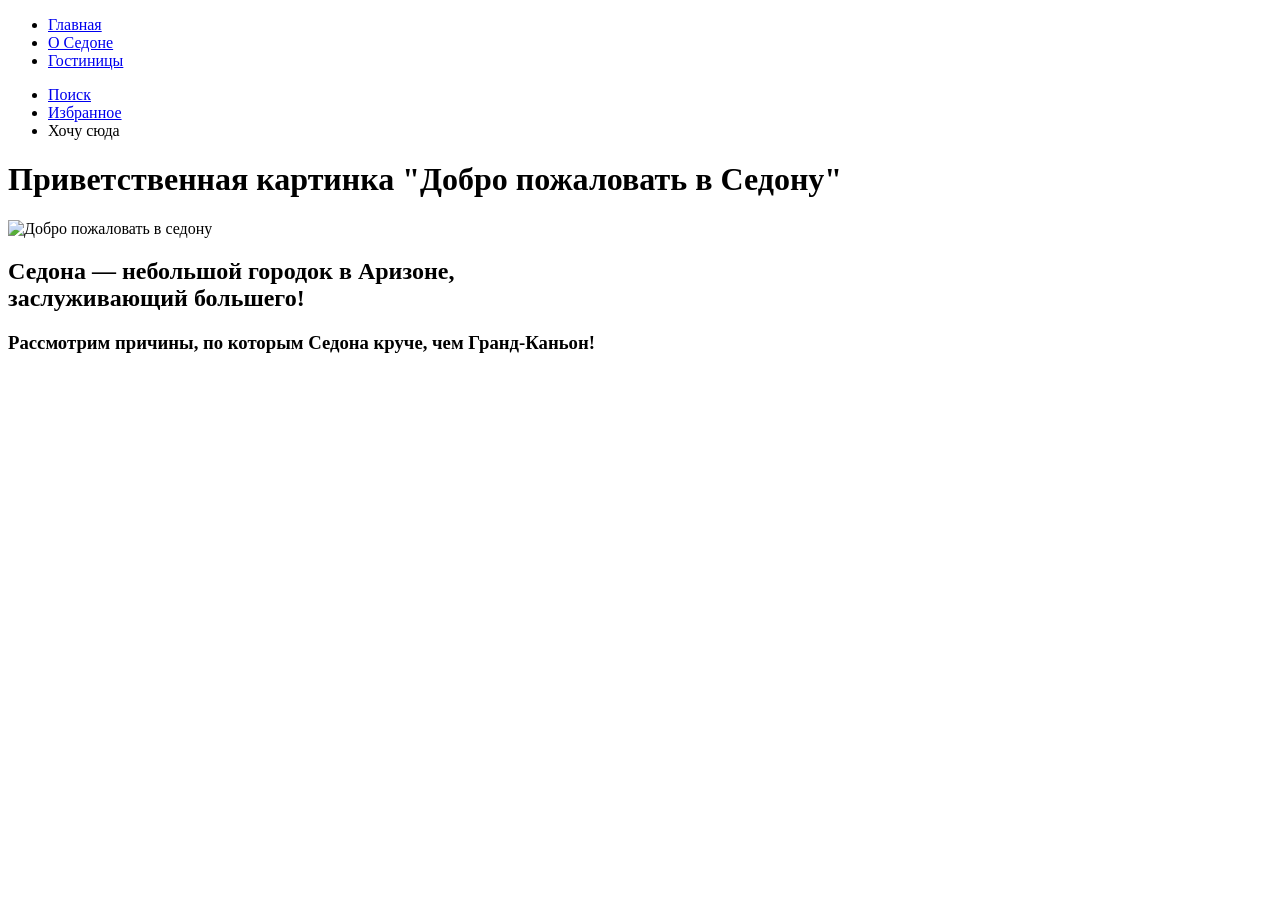
==== index.html @ 0997a307 "Add files via upload разметка первой страницы" ====
<!DOCTYPE html>
<html lang="ru">
  <head>
    <meta charset="utf-8" />
    <title>HTML Academy: Седона</title>
  </head>
  <body>
    <header class="page-header">
      <nav class="navigation">
        <ul class="navigation-list">
          <li class="navigatio-item">
            <a class="navigation-link" href="about.html">Главная</a>
          </li>
          <li class="navigatio-item">
            <a class="navigation-link" href="city.html">O Седоне</a>
          </li>
          <li class="navigatio-item">
            <a class="navigation-link" href="Catalog.html">Гостиницы</a>
          </li>
        </ul>
      </nav>

      <ul class="navigation-list navigation-user">
        <li class="navigatio-item">
          <a class="navigation-link" href="#">
            <span class="visually-hidden">Поиск</span>
          </a>
        </li>
        <li class="navigatio-item">
          <a class="navigation-link" href="#"
            ><span class="visually-hidden">Избранное</span>
          </a>
        </li>
        <li class="navigatio-item">
          <a class="navigation-link" href="#">
          </a>
            <span class="visually-hidden">Хочу сюда</span>
          </a>
        </li>
      </ul>
    </header>

    <main class="main-index">
      <h1 class="visually-hidden">Приветственная картинка "Добро пожаловать в Седону"</h1>
      <img class="logo" src="#" alt="Добро пожаловать в седону">
    </main>

    <section class="">
      <p>
        <h2>Седона — небольшой городок в Аризоне,<br>заслуживающий большего!</h2>
        <h3>Рассмотрим причины, по которым Седона круче, чем Гранд-Каньон!</h3>
      </p>
    </section>

    <footer></footer>
  </body>
</html>
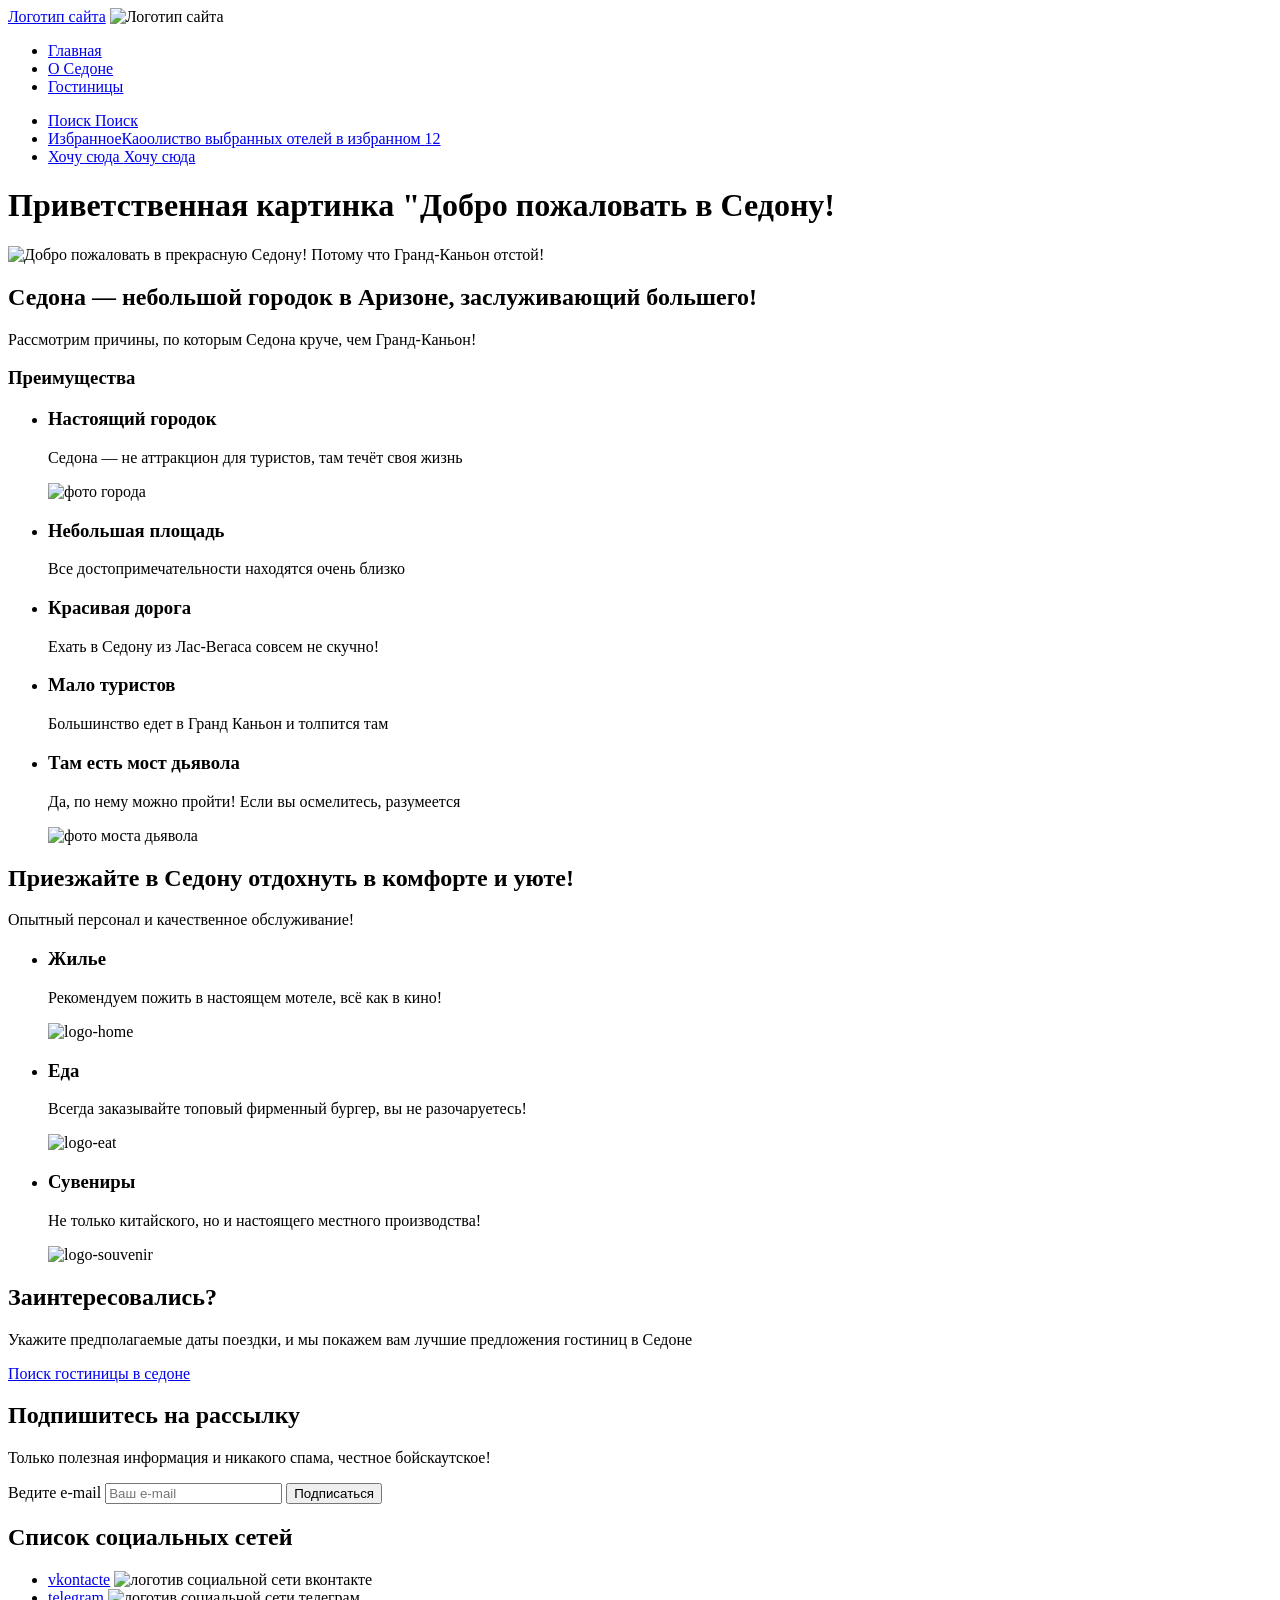
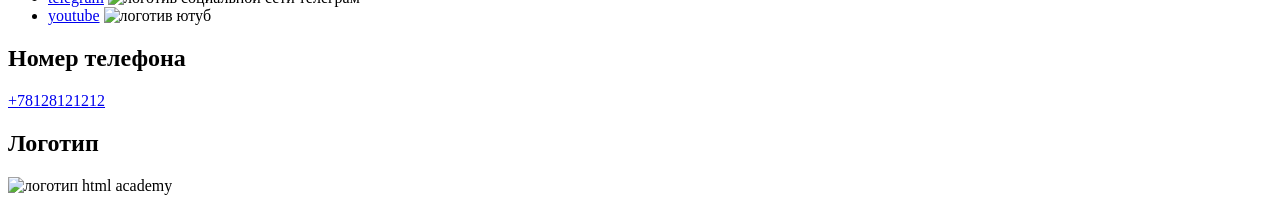
==== commit 516fa580: "Add files via upload Изменения в подвале гл стра" ====
--- a/index.html
+++ b/index.html
@@ -1,57 +1,203 @@
 <!DOCTYPE html>
 <html lang="ru">
   <head>
-    <meta charset="utf-8" />
+    <meta charset="utf-8">
     <title>HTML Academy: Седона</title>
   </head>
   <body>
     <header class="page-header">
+      <a href="index.html" class="logo" aria-current="page">Логотип сайта</a>
+      <img src="#" alt="Логотип сайта" class="logo-image">
       <nav class="navigation">
         <ul class="navigation-list">
+          <li class="navigation-item">
+            <a class="navigation-link" href="about.html">Главная</a>
+          </li>
+          <li class="navigation-item">
+            <a class="navigation-link" href="city.html">O Седоне</a>
+          </li>
+          <li class="navigation-item">
+            <a class="navigation-link" href="Catalog.html">Гостиницы</a>
+          </li>
+        </ul>
+      </nav>
+      <nav>
+        <ul class="navigation-list navigation-user">
+          <li class="navigation-item">
+            <a class="navigation-link-search" href="#">
+              Поиск
+              <span class="visually-hidden">Поиск</span>
+            </a>
+          </li>
           <li class="navigatio-item">
-            <a class="navigation-link" href="about.html">Главная</a>
-          </li>
-          <li class="navigatio-item">
-            <a class="navigation-link" href="city.html">O Седоне</a>
-          </li>
-          <li class="navigatio-item">
-            <a class="navigation-link" href="Catalog.html">Гостиницы</a>
+            <a class="navigation-link-favourites" href="#">
+              Избранное<span class="visually-hidden"
+                >Каоолиство выбранных отелей в избранном</span
+              >
+              <span class="likes-nambers">12</span>
+            </a>
+          </li>
+          <li class="navigation-item">
+            <a class="button-all" href="#"
+              >Хочу сюда
+              <span class="visually-hidden">Хочу сюда</span>
+            </a>
           </li>
         </ul>
       </nav>
-
-      <ul class="navigation-list navigation-user">
-        <li class="navigatio-item">
-          <a class="navigation-link" href="#">
-            <span class="visually-hidden">Поиск</span>
-          </a>
-        </li>
-        <li class="navigatio-item">
-          <a class="navigation-link" href="#"
-            ><span class="visually-hidden">Избранное</span>
-          </a>
-        </li>
-        <li class="navigatio-item">
-          <a class="navigation-link" href="#">
-          </a>
-            <span class="visually-hidden">Хочу сюда</span>
-          </a>
-        </li>
-      </ul>
     </header>
 
     <main class="main-index">
-      <h1 class="visually-hidden">Приветственная картинка "Добро пожаловать в Седону"</h1>
-      <img class="logo" src="#" alt="Добро пожаловать в седону">
+      <h1 class="visually-hidden">
+        Приветственная картинка "Добро пожаловать в Седону!
+      </h1>
+      <img
+        class="main-logo-text"
+        src="#"
+        lang="en"
+        alt="Добро пожаловать в прекрасную Седону! Потому что
+        Гранд-Каньон отстой!">
     </main>
 
-    <section class="">
-      <p>
-        <h2>Седона — небольшой городок в Аризоне,<br>заслуживающий большего!</h2>
-        <h3>Рассмотрим причины, по которым Седона круче, чем Гранд-Каньон!</h3>
-      </p>
-    </section>
-
-    <footer></footer>
+    <section class="advantages">
+      <div class="text">
+        <h2>Седона — небольшой городок в Аризоне, заслуживающий большего!</h2>
+        <p>Рассмотрим причины, по которым Седона круче, чем Гранд-Каньон!</p>
+      </div>
+
+      <div>
+        <h3 class="visually-hidden">Преимущества</h3>
+        <ul class="advantages-list">
+          <li class="advantages-item">
+            <h3>Настоящий городок</h3>
+            <p class="advantages-discription">
+              Седона — не аттракцион для туристов, там течёт своя жизнь
+            </p>
+            <img src="#" alt="фото города" class="advantages-item-img-city">
+          </li>
+          <li class="advantages-item">
+            <h3>Небольшая площадь</h3>
+            <p class="advantages-discription">
+              Все достопримечательности находятся очень близко
+            </p>
+          </li>
+          <li class="advantages-item">
+            <h3>Красивая дорога</h3>
+            <p class="advantages-discription">
+              Ехать в Седону из Лас-Вегаса совсем не скучно!
+            </p>
+          </li>
+          <li class="advantages-item">
+            <h3>Мало туристов</h3>
+            <p class="advantages-discription">
+              Большинство едет в Гранд Каньон и толпится там
+            </p>
+          </li>
+          <li class="advantages-item">
+            <h3>Там есть мост дьявола</h3>
+            <p class="advantages-discription">
+              Да, по нему можно пройти! Если вы осмелитесь, разумеется
+            </p>
+            <img
+              src="#"
+              alt="фото моста дьявола"
+              class="advantages-item-img-Bridge">
+          </li>
+        </ul>
+      </div>
+    </section>
+
+    <section>
+      <div class="text">
+        <h2>Приезжайте в Седону отдохнуть в комфорте и уюте!</h2>
+        <p>Опытный персонал и качественное обслуживание!</p>
+      </div>
+      <nav>
+        <ul>
+          <li class="advantages-item">
+            <h3>Жилье</h3>
+            <p>Рекомендуем пожить в настоящем мотеле, всё как в кино!</p>
+            <img src="#" alt="logo-home">
+          </li>
+          <li class="advantages-item">
+            <h3>Еда</h3>
+            <p>
+              Всегда заказывайте топовый фирменный бургер, вы не разочаруетесь!
+            </p>
+            <img src="#" alt="logo-eat">
+          </li>
+          <li class="advantages-item">
+            <h3>Сувениры</h3>
+            <p>Не только китайского, но и настоящего местного производства!</p>
+            <img src="#" alt="logo-souvenir">
+          </li>
+        </ul>
+      </nav>
+    </section>
+
+    <section class="search-hotel">
+      <div class="text">
+        <h2>Заинтересовались?</h2>
+        <p>
+          Укажите предполагаемые даты поездки, и мы покажем вам лучшие
+          предложения гостиниц в Седоне
+        </p>
+      </div>
+      <a href="#" class="navigation-link-button">Поиск гостиницы в седоне</a>
+    </section>
+
+    <section>
+      <div class="text-wite">
+        <h2>Подпишитесь на рассылку</h2>
+        <p>
+          Только полезная информация и никакого спама, честное бойскаутское!
+        </p>
+      </div>
+      <form
+        class="subcribe-form"
+        action="https://htmlacademy.ru/"
+        method="post"
+      >
+        <label class="visually-hidden" for="subcribe-form">Ведите e-mail</label>
+        <input
+          type="email"
+          name="user-email"
+          id="subcribe-form"
+          placeholder="Ваш e-mail">
+        <button class="button-all" type="submit">Подписаться</button>
+      </form>
+    </section>
+
+    <footer class="page-footer">
+      
+      <section class="footer-icons">
+        <h2 class="visually-hidden">Список социальных сетей</h2>
+        
+        <ul>
+          <li><a class="visually-hidden" href="https://vk.com/htmlacademy">vkontacte</a>
+          <img src="#" alt="логотив социальной сети вконтакте"></li>
+
+          <li><a class="visually-hidden" href="https://t.me/htmlacademy">telegram</a>
+          <img src="#" alt="логотив социальной сети телеграм"></li>
+
+          <li><a class="visually-hidden" href=https://www.youtube.com/user/htmlacademyru>youtube</a>
+          <img src="#" alt="логотив ютуб"></li>
+        </ul>
+      </section>
+      
+      
+      <section>
+        <h2 class="visually-hidden">Номер телефона</h2>
+        <a class="contact-phone" href="tel:+78128121212">+78128121212</a>
+      </section>
+      
+      <section>
+        <h2 class="visually-hidden">Логотип</h2>
+        <a class="visually-hidden" href="#">
+          
+        </a>
+        <img src="#" alt="логотип html academy">
+      </section>
+    </footer>
   </body>
 </html>
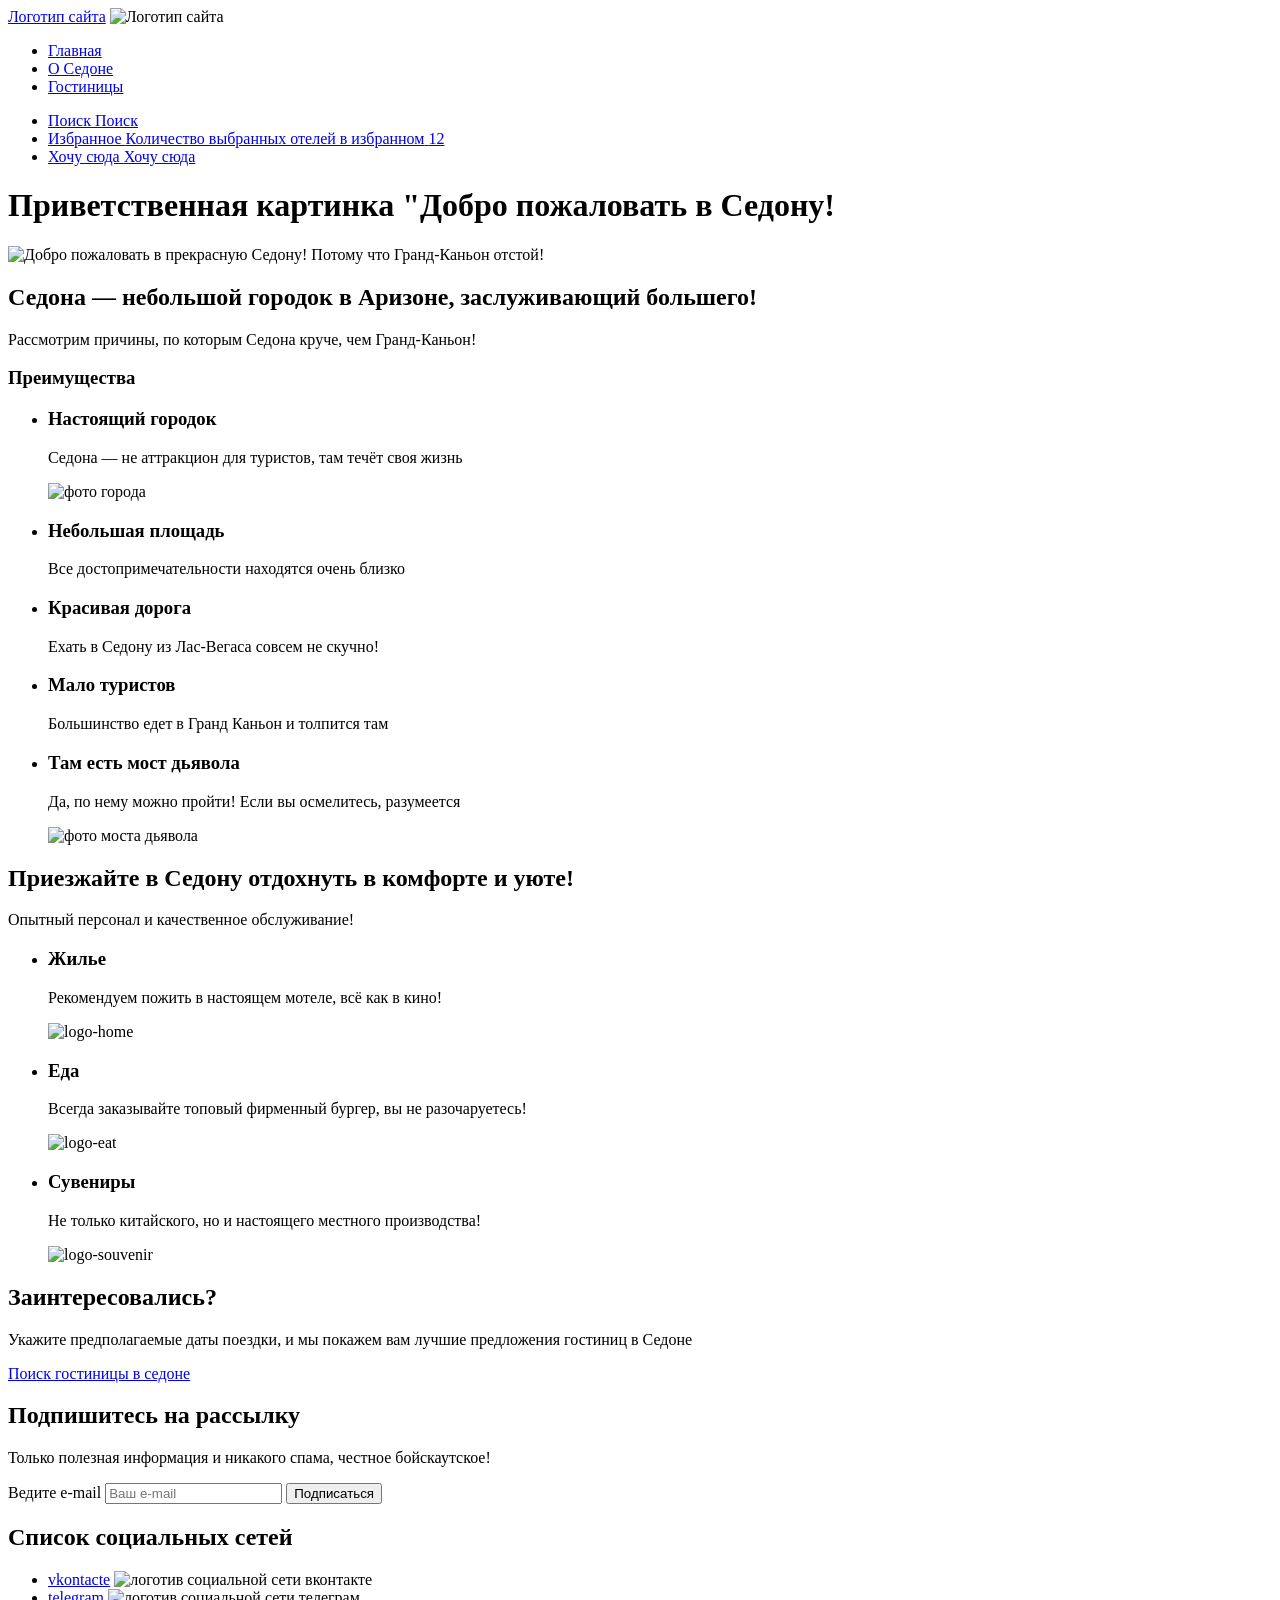
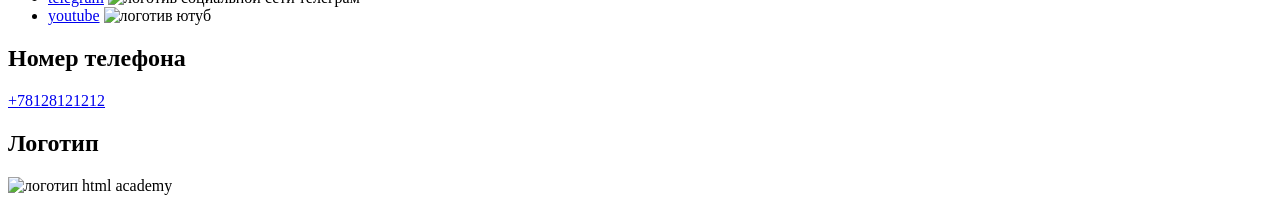
==== commit 8388ae24: "добавляет изменения в каталог страницы" ====
--- a/index.html
+++ b/index.html
@@ -1,13 +1,16 @@
 <!DOCTYPE html>
 <html lang="ru">
+
   <head>
     <meta charset="utf-8">
+    <link rel="stylesheet" href="styles/styles.css">
     <title>HTML Academy: Седона</title>
   </head>
+
   <body>
     <header class="page-header">
       <a href="index.html" class="logo" aria-current="page">Логотип сайта</a>
-      <img src="#" alt="Логотип сайта" class="logo-image">
+      <img src="images/logo.svg" width="138" height="64" alt="Логотип сайта" lang="en" class="logo-image">
       <nav class="navigation">
         <ul class="navigation-list">
           <li class="navigation-item">
@@ -20,10 +23,9 @@
             <a class="navigation-link" href="Catalog.html">Гостиницы</a>
           </li>
         </ul>
-      </nav>
-      <nav>
+
         <ul class="navigation-list navigation-user">
-          <li class="navigation-item">
+          <li class="navigation-item-user">
             <a class="navigation-link-search" href="#">
               Поиск
               <span class="visually-hidden">Поиск</span>
@@ -31,173 +33,171 @@
           </li>
           <li class="navigatio-item">
             <a class="navigation-link-favourites" href="#">
-              Избранное<span class="visually-hidden"
-                >Каоолиство выбранных отелей в избранном</span
-              >
+              Избранное
+              <span class="visually-hidden">Количество выбранных отелей в избранном</span>
               <span class="likes-nambers">12</span>
             </a>
           </li>
           <li class="navigation-item">
-            <a class="button-all" href="#"
-              >Хочу сюда
+            <a class="button-all" href="#">Хочу сюда
               <span class="visually-hidden">Хочу сюда</span>
             </a>
           </li>
         </ul>
       </nav>
+
     </header>
 
     <main class="main-index">
-      <h1 class="visually-hidden">
-        Приветственная картинка "Добро пожаловать в Седону!
-      </h1>
-      <img
-        class="main-logo-text"
-        src="#"
-        lang="en"
-        alt="Добро пожаловать в прекрасную Седону! Потому что
+      <div class="main-background">
+        <h1 class="visually-hidden">
+          Приветственная картинка "Добро пожаловать в Седону!
+        </h1>
+        <img class="main-logo-text" src="images/welcome.svg" width="458" height="352" lang="en" alt="Добро пожаловать в прекрасную Седону! Потому что
         Гранд-Каньон отстой!">
+      </div>
+
+      <section class="advantages">
+        <div class="text">
+          <h2 class="main-text">Седона — небольшой городок в Аризоне, заслуживающий большего!</h2>
+          <p class="main-text-paragraph">Рассмотрим причины, по которым Седона круче, чем Гранд-Каньон!</p>
+        </div>
+
+        <div>
+          <h3 class="visually-hidden">Преимущества</h3>
+          <ul class="advantages-list">
+            <li class="advantages-item">
+              <h3>Настоящий городок</h3>
+              <p class="advantages-discription">
+                Седона — не аттракцион для туристов, там течёт своя жизнь
+              </p>
+              <img src="images/real town.jpg" width="800" height="385" alt="фото города"
+                class="advantages-item-img-city">
+            </li>
+            <li class="advantages-item">
+              <h3>Небольшая площадь</h3>
+              <p class="advantages-discription">
+                Все достопримечательности находятся очень близко
+              </p>
+            </li>
+            <li class="advantages-item">
+              <h3>Красивая дорога</h3>
+              <p class="advantages-discription">
+                Ехать в Седону из Лас-Вегаса совсем не скучно!
+              </p>
+            </li>
+            <li class="advantages-item">
+              <h3>Мало туристов</h3>
+              <p class="advantages-discription">
+                Большинство едет в Гранд Каньон и толпится там
+              </p>
+            </li>
+            <li class="advantages-item">
+              <h3>Там есть мост дьявола</h3>
+              <p class="advantages-discription">
+                Да, по нему можно пройти! Если вы осмелитесь, разумеется
+              </p>
+              <img src="images/bridge.jpg" width="800" height="385" alt="фото моста дьявола"
+                class="advantages-item-img-Bridge">
+            </li>
+          </ul>
+        </div>
+      </section>
+
+      <section>
+        <div class="text invitation">
+          <h2 class="main-text">Приезжайте в Седону отдохнуть в комфорте и уюте!</h2>
+          <p class="main-text-paragraph">Опытный персонал и качественное обслуживание!</p>
+        </div>
+        <nav>
+          <ul>
+            <li class="advantages-item">
+              <h3>Жилье</h3>
+              <p>Рекомендуем пожить в настоящем мотеле, всё как в кино!</p>
+              <img src="#" width="75" height="72" alt="logo-home">
+            </li>
+            <li class="advantages-item">
+              <h3>Еда</h3>
+              <p>
+                Всегда заказывайте топовый фирменный бургер, вы не разочаруетесь!
+              </p>
+              <img src="#" width="75" height="72" alt="logo-eat">
+            </li>
+            <li class="advantages-item">
+              <h3>Сувениры</h3>
+              <p>Не только китайского, но и настоящего местного производства!</p>
+              <img src="#" width="75" height="72" alt="logo-souvenir">
+            </li>
+          </ul>
+        </nav>
+      </section>
+
+      <section class="search-hotel">
+        <div class="text">
+          <h2>Заинтересовались?</h2>
+          <p>
+            Укажите предполагаемые даты поездки, и мы покажем вам лучшие
+            предложения гостиниц в Седоне
+          </p>
+        </div>
+        <a href="#" class="navigation-link-button">Поиск гостиницы в седоне</a>
+      </section>
+
+      <section>
+        <div class="text-wite">
+          <h2>Подпишитесь на рассылку</h2>
+          <p>
+            Только полезная информация и никакого спама, честное бойскаутское!
+          </p>
+        </div>
+        <form class="subcribe-form" action="https://htmlacademy.ru/" method="post">
+          <label class="visually-hidden" for="subcribe-form">Ведите e-mail</label>
+          <input type="email" name="user-email" id="subcribe-form" placeholder="Ваш e-mail">
+          <button class="button-all" type="submit">Подписаться</button>
+        </form>
+      </section>
     </main>
 
-    <section class="advantages">
-      <div class="text">
-        <h2>Седона — небольшой городок в Аризоне, заслуживающий большего!</h2>
-        <p>Рассмотрим причины, по которым Седона круче, чем Гранд-Каньон!</p>
-      </div>
-
-      <div>
-        <h3 class="visually-hidden">Преимущества</h3>
-        <ul class="advantages-list">
-          <li class="advantages-item">
-            <h3>Настоящий городок</h3>
-            <p class="advantages-discription">
-              Седона — не аттракцион для туристов, там течёт своя жизнь
-            </p>
-            <img src="#" alt="фото города" class="advantages-item-img-city">
-          </li>
-          <li class="advantages-item">
-            <h3>Небольшая площадь</h3>
-            <p class="advantages-discription">
-              Все достопримечательности находятся очень близко
-            </p>
-          </li>
-          <li class="advantages-item">
-            <h3>Красивая дорога</h3>
-            <p class="advantages-discription">
-              Ехать в Седону из Лас-Вегаса совсем не скучно!
-            </p>
-          </li>
-          <li class="advantages-item">
-            <h3>Мало туристов</h3>
-            <p class="advantages-discription">
-              Большинство едет в Гранд Каньон и толпится там
-            </p>
-          </li>
-          <li class="advantages-item">
-            <h3>Там есть мост дьявола</h3>
-            <p class="advantages-discription">
-              Да, по нему можно пройти! Если вы осмелитесь, разумеется
-            </p>
-            <img
-              src="#"
-              alt="фото моста дьявола"
-              class="advantages-item-img-Bridge">
+
+
+    <footer class="page-footer">
+
+      <section class="social-icons">
+        <h2 class="visually-hidden">Список социальных сетей</h2>
+
+        <ul>
+          <li>
+            <a class="visually-hidden" href="https://vk.com/htmlacademy">vkontacte</a>
+            <img src="#" width="24" height="14" alt="логотив социальной сети вконтакте">
+          </li>
+
+          <li>
+            <a class="visually-hidden" href="https://t.me/htmlacademy">telegram</a>
+            <img src="#" width="18" height="15.1" alt="логотив социальной сети телеграм">
+          </li>
+
+          <li>
+            <a class="visually-hidden" href=https://www.youtube.com/user/htmlacademy>youtube</a>
+            <img src="#" width="22" height="17" alt="логотив ютуб">
+
           </li>
         </ul>
-      </div>
-    </section>
-
-    <section>
-      <div class="text">
-        <h2>Приезжайте в Седону отдохнуть в комфорте и уюте!</h2>
-        <p>Опытный персонал и качественное обслуживание!</p>
-      </div>
-      <nav>
-        <ul>
-          <li class="advantages-item">
-            <h3>Жилье</h3>
-            <p>Рекомендуем пожить в настоящем мотеле, всё как в кино!</p>
-            <img src="#" alt="logo-home">
-          </li>
-          <li class="advantages-item">
-            <h3>Еда</h3>
-            <p>
-              Всегда заказывайте топовый фирменный бургер, вы не разочаруетесь!
-            </p>
-            <img src="#" alt="logo-eat">
-          </li>
-          <li class="advantages-item">
-            <h3>Сувениры</h3>
-            <p>Не только китайского, но и настоящего местного производства!</p>
-            <img src="#" alt="logo-souvenir">
-          </li>
-        </ul>
-      </nav>
-    </section>
-
-    <section class="search-hotel">
-      <div class="text">
-        <h2>Заинтересовались?</h2>
-        <p>
-          Укажите предполагаемые даты поездки, и мы покажем вам лучшие
-          предложения гостиниц в Седоне
-        </p>
-      </div>
-      <a href="#" class="navigation-link-button">Поиск гостиницы в седоне</a>
-    </section>
-
-    <section>
-      <div class="text-wite">
-        <h2>Подпишитесь на рассылку</h2>
-        <p>
-          Только полезная информация и никакого спама, честное бойскаутское!
-        </p>
-      </div>
-      <form
-        class="subcribe-form"
-        action="https://htmlacademy.ru/"
-        method="post"
-      >
-        <label class="visually-hidden" for="subcribe-form">Ведите e-mail</label>
-        <input
-          type="email"
-          name="user-email"
-          id="subcribe-form"
-          placeholder="Ваш e-mail">
-        <button class="button-all" type="submit">Подписаться</button>
-      </form>
-    </section>
-
-    <footer class="page-footer">
-      
-      <section class="footer-icons">
-        <h2 class="visually-hidden">Список социальных сетей</h2>
-        
-        <ul>
-          <li><a class="visually-hidden" href="https://vk.com/htmlacademy">vkontacte</a>
-          <img src="#" alt="логотив социальной сети вконтакте"></li>
-
-          <li><a class="visually-hidden" href="https://t.me/htmlacademy">telegram</a>
-          <img src="#" alt="логотив социальной сети телеграм"></li>
-
-          <li><a class="visually-hidden" href=https://www.youtube.com/user/htmlacademyru>youtube</a>
-          <img src="#" alt="логотив ютуб"></li>
-        </ul>
-      </section>
-      
-      
-      <section>
+      </section>
+
+
+      <section class="contact">
         <h2 class="visually-hidden">Номер телефона</h2>
         <a class="contact-phone" href="tel:+78128121212">+78128121212</a>
       </section>
-      
-      <section>
+
+      <section class="footer-logo">
         <h2 class="visually-hidden">Логотип</h2>
         <a class="visually-hidden" href="#">
-          
+
         </a>
-        <img src="#" alt="логотип html academy">
+        <img src="#" width="155" height="33" alt="логотип html academy">
       </section>
     </footer>
   </body>
+
 </html>
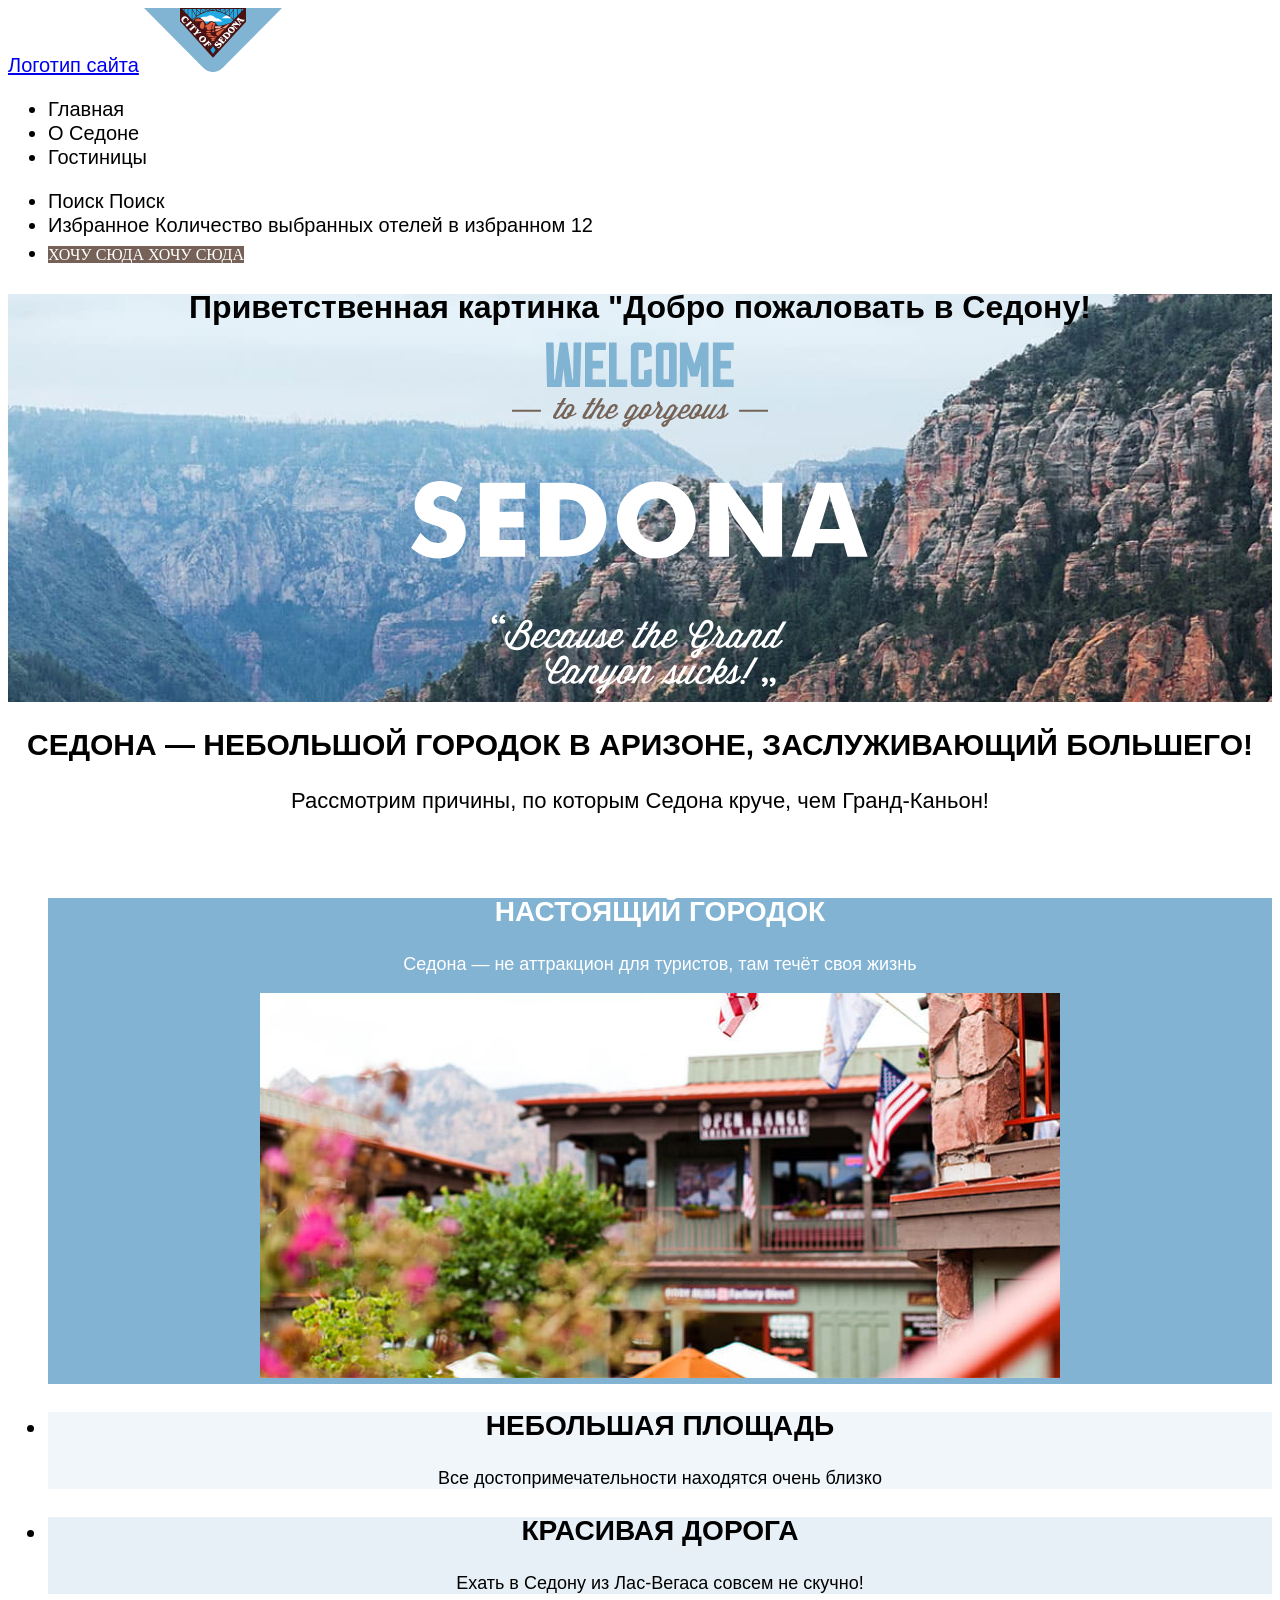
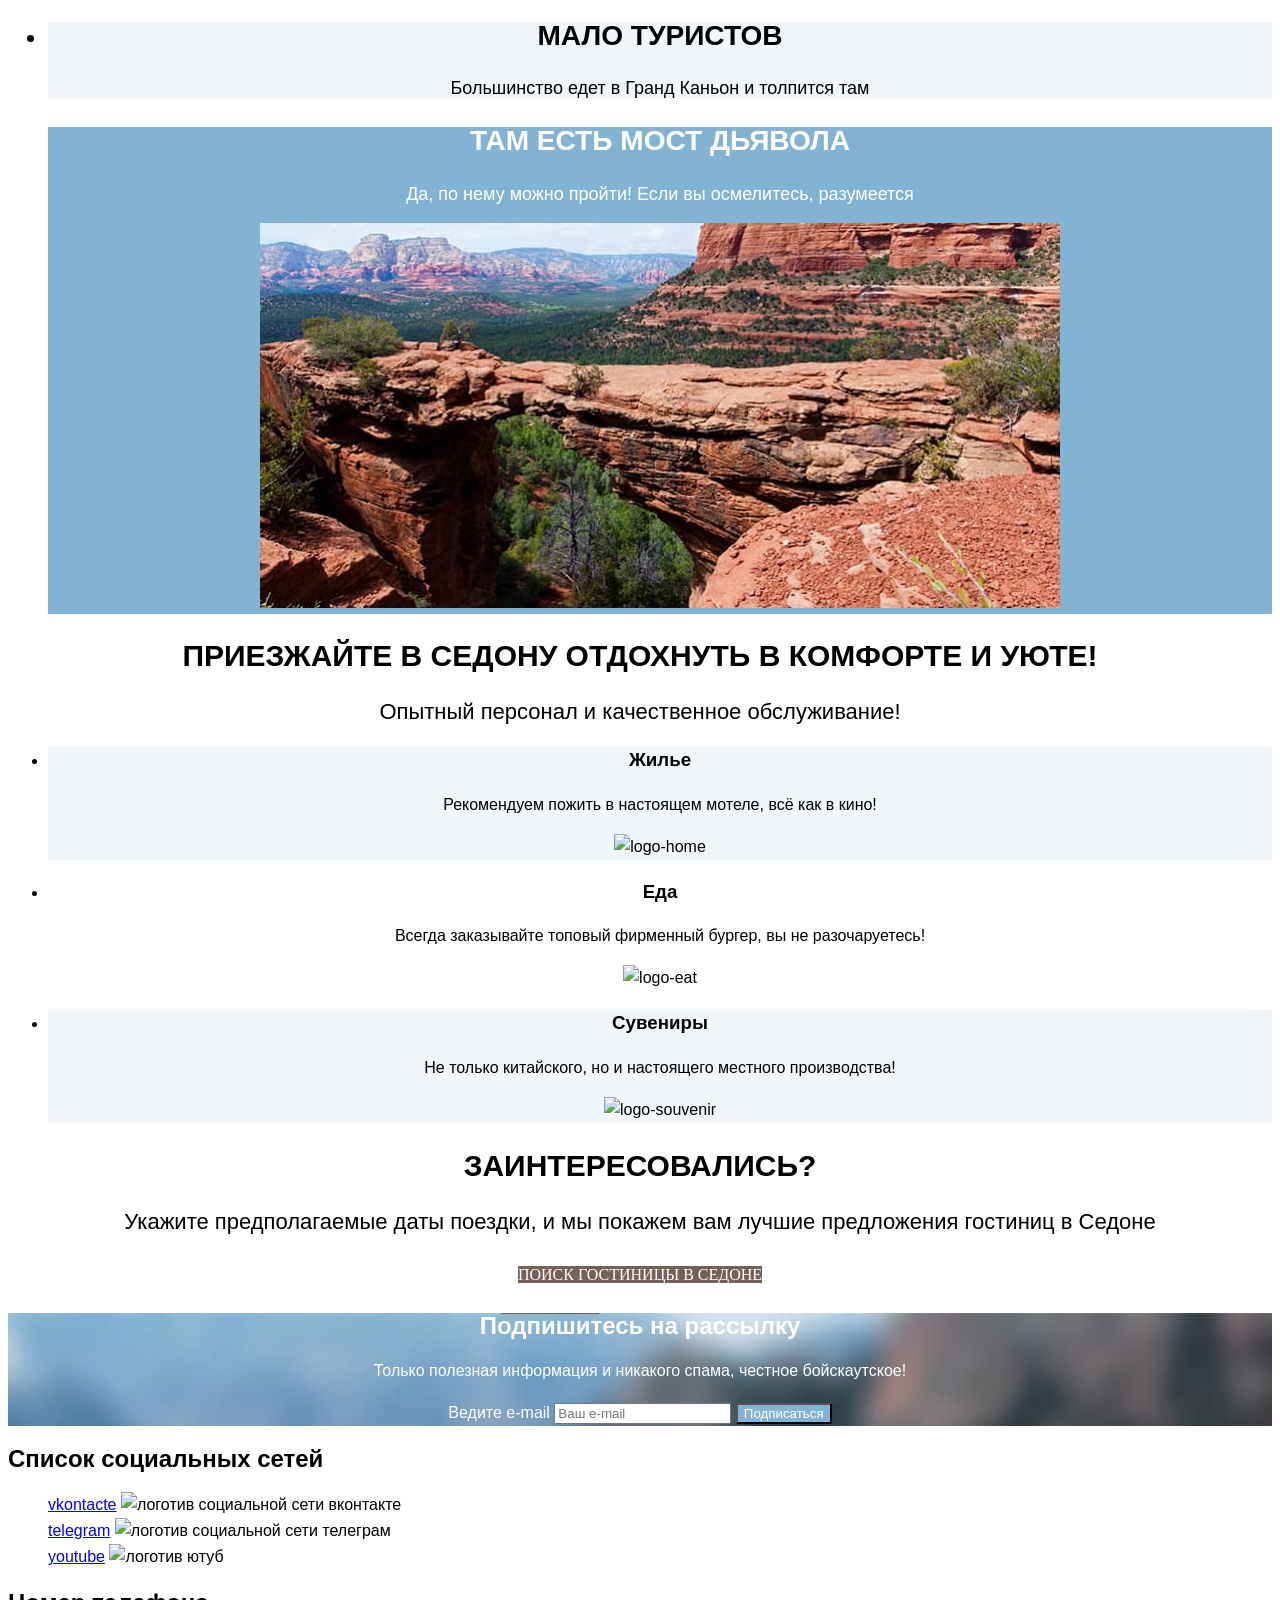
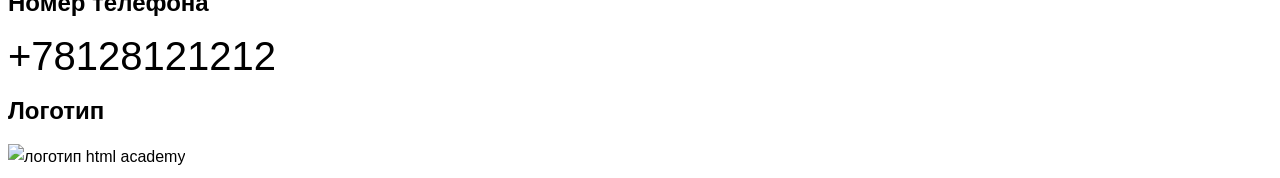
==== commit 45c3fd1d: "Add files via upload Делает базовую стилизацию" ====
--- a/index.html
+++ b/index.html
@@ -25,17 +25,16 @@
         </ul>
 
         <ul class="navigation-list navigation-user">
-          <li class="navigation-item-user">
-            <a class="navigation-link-search" href="#">
+          <li class="navigation-item-search">
+            <a class="navigation-link" href="#">
               Поиск
               <span class="visually-hidden">Поиск</span>
             </a>
           </li>
-          <li class="navigatio-item">
-            <a class="navigation-link-favourites" href="#">
+          <li class="navigatio-item-favourites">
+            <a class="navigation-link" href="#">
               Избранное
-              <span class="visually-hidden">Количество выбранных отелей в избранном</span>
-              <span class="likes-nambers">12</span>
+              <span class="visually-hidden">Количество выбранных отелей в избранном 12</span>
             </a>
           </li>
           <li class="navigation-item">
@@ -62,8 +61,8 @@
           <h2 class="main-text">Седона — небольшой городок в Аризоне, заслуживающий большего!</h2>
           <p class="main-text-paragraph">Рассмотрим причины, по которым Седона круче, чем Гранд-Каньон!</p>
         </div>
-
-        <div>
+        <section>
+
           <h3 class="visually-hidden">Преимущества</h3>
           <ul class="advantages-list">
             <li class="advantages-item">
@@ -71,22 +70,22 @@
               <p class="advantages-discription">
                 Седона — не аттракцион для туристов, там течёт своя жизнь
               </p>
-              <img src="images/real town.jpg" width="800" height="385" alt="фото города"
+              <img src="images/real-town.jpg" width="800" height="385" alt="фото города"
                 class="advantages-item-img-city">
             </li>
-            <li class="advantages-item">
+            <li class="advantages-item-center">
               <h3>Небольшая площадь</h3>
               <p class="advantages-discription">
                 Все достопримечательности находятся очень близко
               </p>
             </li>
-            <li class="advantages-item">
+            <li class="advantages-item-center-road">
               <h3>Красивая дорога</h3>
               <p class="advantages-discription">
                 Ехать в Седону из Лас-Вегаса совсем не скучно!
               </p>
             </li>
-            <li class="advantages-item">
+            <li class="advantages-item-center">
               <h3>Мало туристов</h3>
               <p class="advantages-discription">
                 Большинство едет в Гранд Каньон и толпится там
@@ -101,7 +100,8 @@
                 class="advantages-item-img-Bridge">
             </li>
           </ul>
-        </div>
+
+        </section>
       </section>
 
       <section>
@@ -111,19 +111,19 @@
         </div>
         <nav>
           <ul>
-            <li class="advantages-item">
+            <li class="advantages-item-common">
               <h3>Жилье</h3>
               <p>Рекомендуем пожить в настоящем мотеле, всё как в кино!</p>
               <img src="#" width="75" height="72" alt="logo-home">
             </li>
-            <li class="advantages-item">
+            <li class="advantages-item-eat">
               <h3>Еда</h3>
               <p>
                 Всегда заказывайте топовый фирменный бургер, вы не разочаруетесь!
               </p>
               <img src="#" width="75" height="72" alt="logo-eat">
             </li>
-            <li class="advantages-item">
+            <li class="advantages-item-common">
               <h3>Сувениры</h3>
               <p>Не только китайского, но и настоящего местного производства!</p>
               <img src="#" width="75" height="72" alt="logo-souvenir">
@@ -134,26 +134,26 @@
 
       <section class="search-hotel">
         <div class="text">
-          <h2>Заинтересовались?</h2>
-          <p>
+          <h2 class="main-text">Заинтересовались?</h2>
+          <p class="main-text-paragraph">
             Укажите предполагаемые даты поездки, и мы покажем вам лучшие
             предложения гостиниц в Седоне
           </p>
         </div>
-        <a href="#" class="navigation-link-button">Поиск гостиницы в седоне</a>
-      </section>
-
-      <section>
+        <a href="#" class="button-all">Поиск гостиницы в седоне</a>
+      </section>
+
+      <section class="form-subscribe">
         <div class="text-wite">
-          <h2>Подпишитесь на рассылку</h2>
-          <p>
+          <h2 class="main-text-subscribe">Подпишитесь на рассылку</h2>
+          <p class="main-text-paragraph-subscribe">
             Только полезная информация и никакого спама, честное бойскаутское!
           </p>
         </div>
         <form class="subcribe-form" action="https://htmlacademy.ru/" method="post">
           <label class="visually-hidden" for="subcribe-form">Ведите e-mail</label>
           <input type="email" name="user-email" id="subcribe-form" placeholder="Ваш e-mail">
-          <button class="button-all" type="submit">Подписаться</button>
+          <button class="button-all-subscribe" type="submit">Подписаться</button>
         </form>
       </section>
     </main>
@@ -165,7 +165,7 @@
       <section class="social-icons">
         <h2 class="visually-hidden">Список социальных сетей</h2>
 
-        <ul>
+        <ul class="footer-icons-messendg">
           <li>
             <a class="visually-hidden" href="https://vk.com/htmlacademy">vkontacte</a>
             <img src="#" width="24" height="14" alt="логотив социальной сети вконтакте">
@@ -173,7 +173,7 @@
 
           <li>
             <a class="visually-hidden" href="https://t.me/htmlacademy">telegram</a>
-            <img src="#" width="18" height="15.1" alt="логотив социальной сети телеграм">
+            <img src="#" width="18" height="15" alt="логотив социальной сети телеграм">
           </li>
 
           <li>
--- a/styles/styles.css
+++ b/styles/styles.css
@@ -0,0 +1,255 @@
+@font-face {
+font-family: ptsans-400;
+font-style: normal;
+font-weing: 400;
+src: url("../fonts/ptsans-400.woff2") format("woff2");
+font-display: swap;
+ }
+
+
+
+ @font-face {
+  font-family: "ptsans-700";
+  font-style: bold;
+  font-weight: 700;
+  src: url("../fonts/ptsans-700.woff2") format("woff2");
+  font-display: swap;
+}
+
+body {
+  font-family: "ptsans-400", sans-serif;
+  size: 22px;
+  line-height: 26px;
+  color: black;
+  background-color: white;
+
+}
+
+.page-header {
+  font-family: "ptsans-700", sans-serif;
+  font-size: 20px;
+  line-height: 24px;
+  color: black;
+  background-color: white;
+
+}
+
+
+.navigation-link {
+  font-family: "ptsans-700", sans-serif;
+  line-height: 24px;
+  font-size: 20;
+  color: black;
+  text-align: center;
+  background-color: white;
+  text-decoration: none;
+  text-transform: none;
+}
+
+
+
+
+
+.main-background {
+  background-image: url("../images/background.jpg");
+  color: black;
+  background-color: rgba(178, 202, 213, 0.856);
+  background-size: 100% auto;
+  background-repeat: no-repeat;
+
+
+}
+
+.main-index {
+  text-align: center;
+}
+
+.main-text {
+  font-family: "ptsans-700", sans-serif;
+  font-size: 30px;
+  line-height: 36px;
+  color: black;
+  background-color: white;
+  text-transform: uppercase
+}
+
+.main-text-paragraph {
+  font-family: "ptsans-400", sans-serif;
+  font-size: 22px;
+  line-height: 26px;
+  color: black;
+  background-color: white;
+  text-transform: none;
+}
+
+.button-all {
+  background-color: #756157;
+  color: white;
+  text-decoration: none;
+  font-family: "ptsans-700";
+  font-size: 16px;
+  line-height: 36px;
+  text-align: center;
+  text-transform: uppercase;
+  align-content: center;
+}
+
+.advantages {
+  color: white;
+  font-size: 24px;
+  line-height: 28px;
+  text-transform: uppercase;
+}
+
+.advantages-item {
+ background: rgba(130, 179, 211, 1);
+
+}
+
+.advantages-discription {
+  font-size: 18px;
+  line-height: 21px;
+  text-transform: none;
+}
+
+.advantages-item-center-road {
+background: rgba(131, 179, 211, 0.2);
+color: black;
+}
+
+.advantages-item-center {
+  background: rgba(131, 179, 211, 0.12);
+  color: black;
+}
+
+.form-subscribe {
+  background-image: url("../images/Фильтр.jpg");
+  background-color:rgba(131, 179, 211, 0.2);
+  background-repeat: no-repeat;
+  background-size: 100% auto;
+  color: white;
+
+}
+
+.button-all-subscribe{
+  background: rgba(130, 179, 211, 1);
+  color: white;
+}
+
+.advantages-item-common {
+  background: rgba(131, 179, 211, 0.12);
+  font-family: "ptsans-400", sans-serif;
+}
+
+
+
+
+
+
+
+
+
+.main-inner-background {
+  background-image: url("../images/Subscribe.jpg");
+  background-repeat: no-repeat;
+  background-size: 100% auto;
+  color: white;
+
+}
+
+.title-catalog {
+font-size: 60px;
+line-height: 78px;
+}
+
+
+
+.product-card {
+  color: black;
+  font-size: 24px;
+  line-height: 28px;
+  font-family: "ptsans-700", sans-serif;
+  list-style: none;
+}
+
+.product-card-link {
+text-decoration: none;
+}
+
+.button-form-like {
+  font-size: 16px;
+  line-height: 20px;
+  background: rgba(130, 179, 211, 1);
+  font-family: "ptsans-700", sans-serif;
+  text-transform: uppercase;
+  border-bottom:#82B3D3;
+  border-left-color: #82B3D3;
+  border-right-color: #82B3D3;
+  border-top-color:#82B3D3;
+}
+
+.title-price,  .product-price {
+  font-family: "ptsans-400", sans-serif;
+  font-size: 18px;
+  line-height: 21px;
+}
+
+.title-product-card {
+  size: 24px;
+  line-height: 28px;
+  color: black;
+  text-align: left;
+  text-decoration: none;
+}
+
+
+.subscribe, .info {
+  color: black;
+}
+
+.button-catalog {
+  background-color: #82B3D3;
+  border-bottom:#82B3D3;
+  border-left-color: #82B3D3;
+  border-right-color: #82B3D3;
+  border-top-color:#82B3D3;
+}
+.reiting-product {
+ font-size: 16px;
+  line-height: 20px;
+  font-family: "ptsans-400", sans-serif;
+  background: rgba(242, 242, 242, 1);
+}
+
+.footer-icons-messendg {
+  list-style: none;
+}
+
+
+.catalog-products{
+  font-family: "ptsans-400", sans-serif;
+  font-size: 18px;
+  line-height: 23px;
+}
+
+.catalog-filter-title {
+  font-family: "ptsans-700", sans-serif;
+  font-size: 24px;
+  line-height: 24px;
+  }
+
+  .form {
+  background-color: #82B3D3;
+  border-bottom:#82B3D3;
+  border-left-color: #82B3D3;
+  border-right-color: #82B3D3;
+  border-top-color:#82B3D3;
+  }
+
+
+  .contact-phone {
+    font-size: 40px;
+    line-height: 40px;
+    color: black;
+    text-decoration: none;
+  }
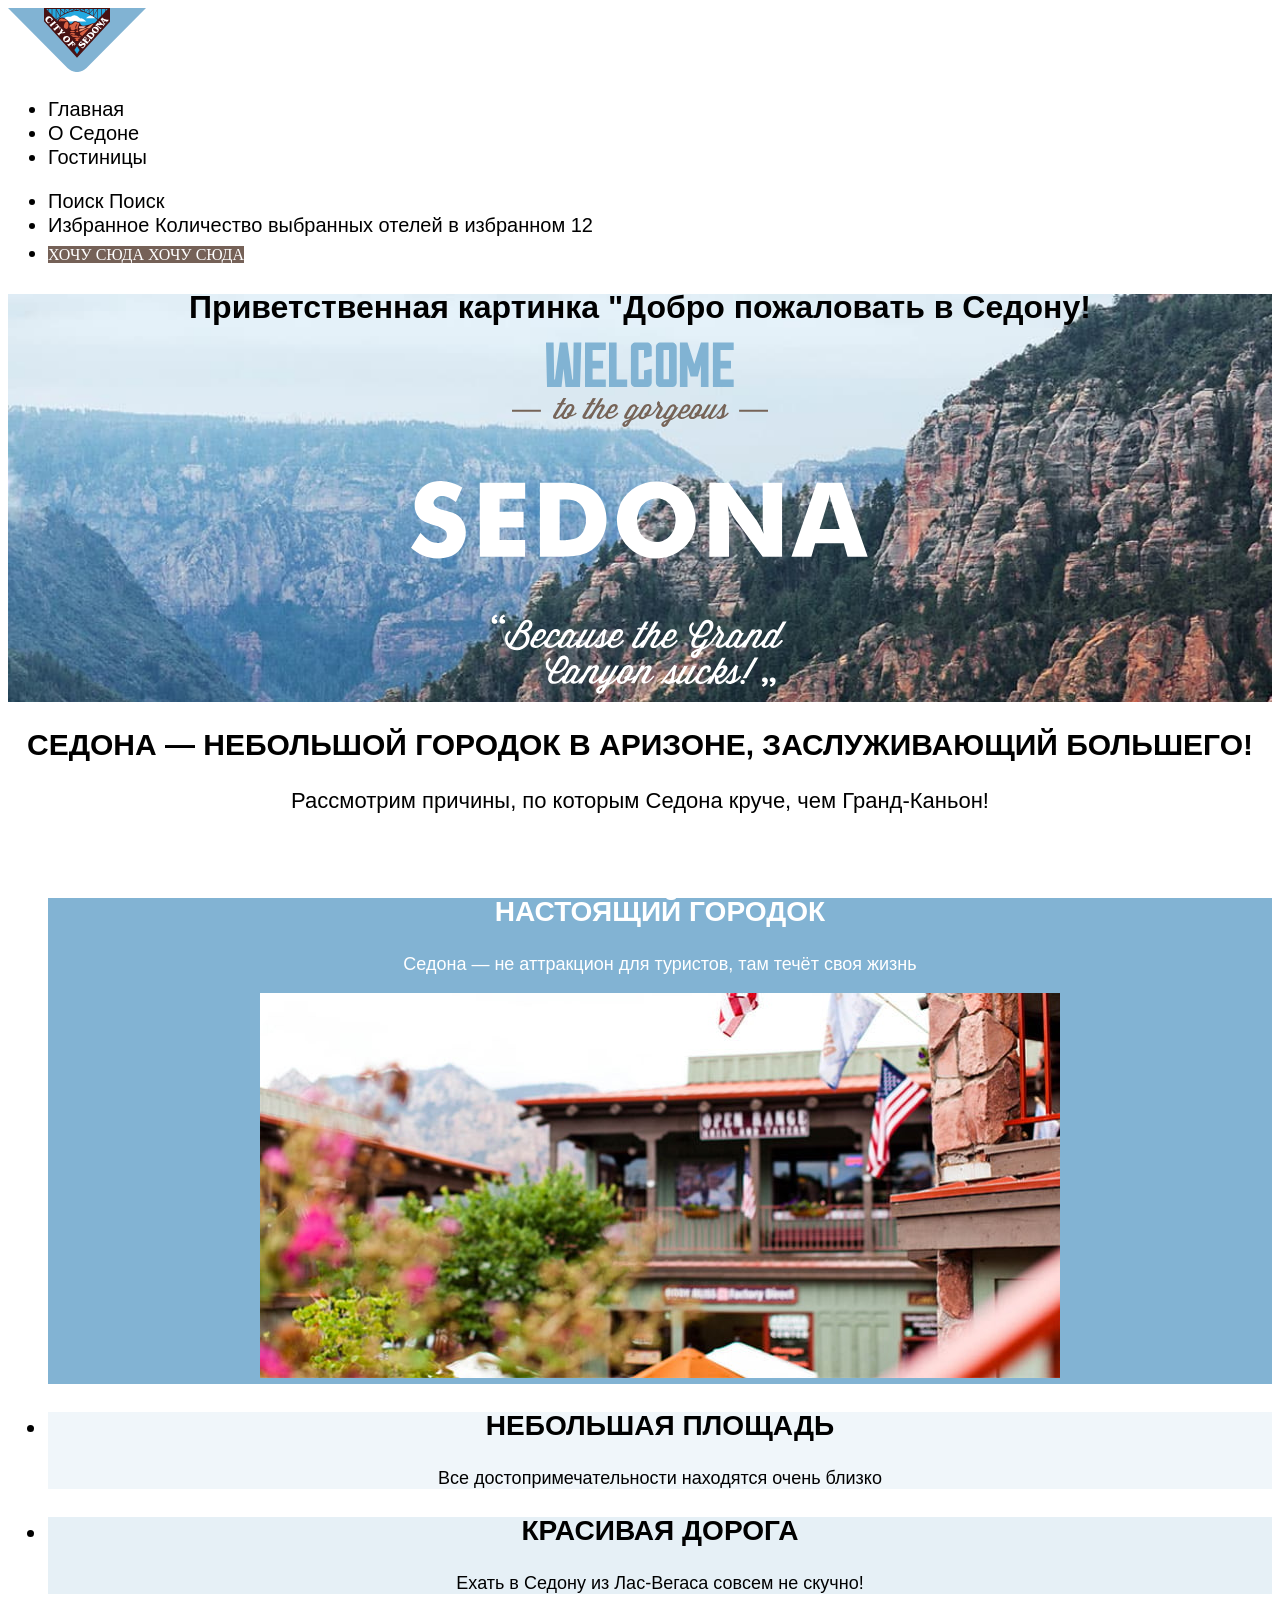
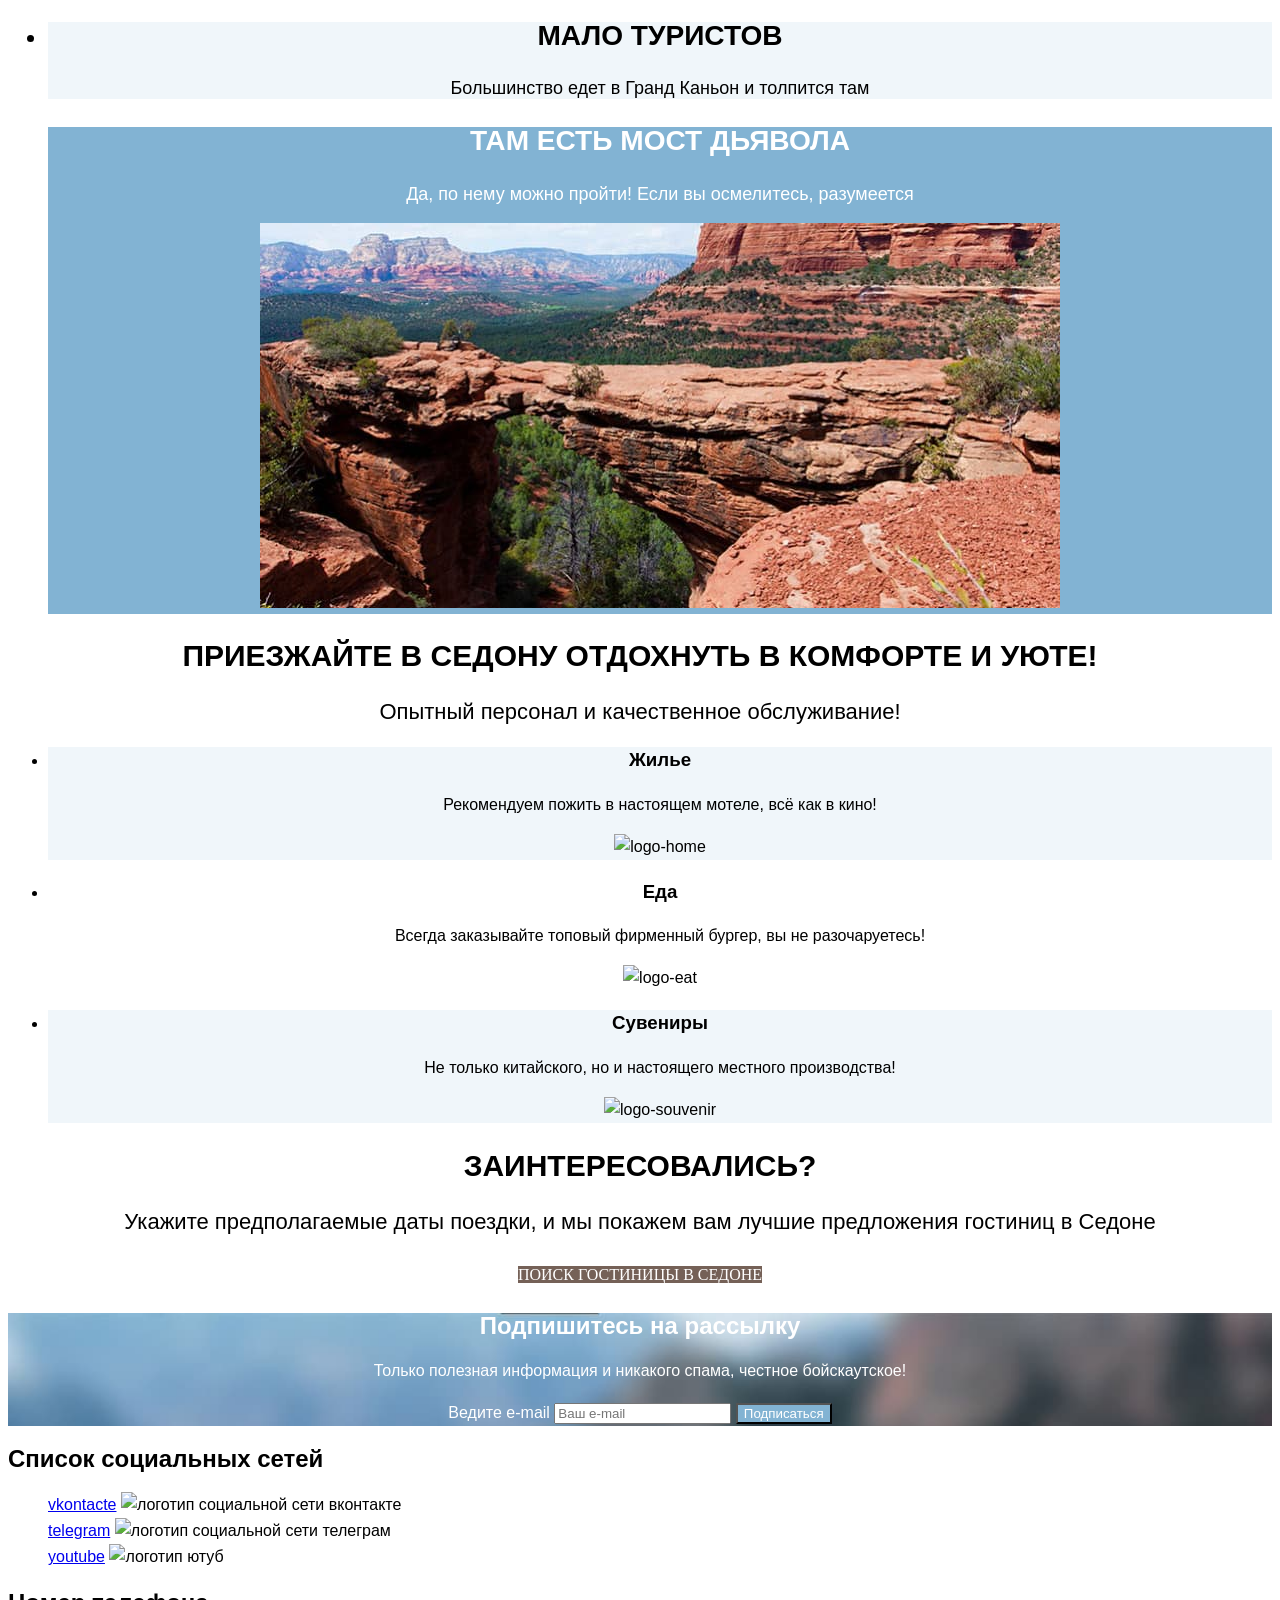
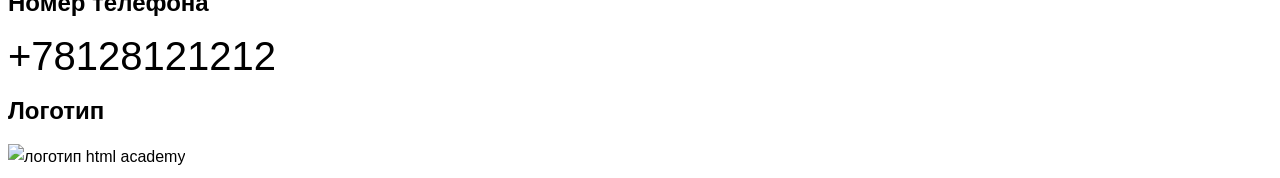
==== commit 4c100c63: "Добавляет сетки на флексах" ====
--- a/index.html
+++ b/index.html
@@ -7,197 +7,204 @@
     <title>HTML Academy: Седона</title>
   </head>
 
-  <body>
-    <header class="page-header">
-      <a href="index.html" class="logo" aria-current="page">Логотип сайта</a>
-      <img src="images/logo.svg" width="138" height="64" alt="Логотип сайта" lang="en" class="logo-image">
-      <nav class="navigation">
-        <ul class="navigation-list">
-          <li class="navigation-item">
-            <a class="navigation-link" href="about.html">Главная</a>
-          </li>
-          <li class="navigation-item">
-            <a class="navigation-link" href="city.html">O Седоне</a>
-          </li>
-          <li class="navigation-item">
-            <a class="navigation-link" href="Catalog.html">Гостиницы</a>
-          </li>
-        </ul>
-
-        <ul class="navigation-list navigation-user">
-          <li class="navigation-item-search">
-            <a class="navigation-link" href="#">
-              Поиск
-              <span class="visually-hidden">Поиск</span>
-            </a>
-          </li>
-          <li class="navigatio-item-favourites">
-            <a class="navigation-link" href="#">
-              Избранное
-              <span class="visually-hidden">Количество выбранных отелей в избранном 12</span>
-            </a>
-          </li>
-          <li class="navigation-item">
-            <a class="button-all" href="#">Хочу сюда
-              <span class="visually-hidden">Хочу сюда</span>
-            </a>
-          </li>
-        </ul>
-      </nav>
-
-    </header>
-
-    <main class="main-index">
-      <div class="main-background">
-        <h1 class="visually-hidden">
-          Приветственная картинка "Добро пожаловать в Седону!
-        </h1>
-        <img class="main-logo-text" src="images/welcome.svg" width="458" height="352" lang="en" alt="Добро пожаловать в прекрасную Седону! Потому что
-        Гранд-Каньон отстой!">
-      </div>
-
-      <section class="advantages">
-        <div class="text">
-          <h2 class="main-text">Седона — небольшой городок в Аризоне, заслуживающий большего!</h2>
-          <p class="main-text-paragraph">Рассмотрим причины, по которым Седона круче, чем Гранд-Каньон!</p>
-        </div>
-        <section>
-
-          <h3 class="visually-hidden">Преимущества</h3>
-          <ul class="advantages-list">
-            <li class="advantages-item">
-              <h3>Настоящий городок</h3>
-              <p class="advantages-discription">
-                Седона — не аттракцион для туристов, там течёт своя жизнь
-              </p>
-              <img src="images/real-town.jpg" width="800" height="385" alt="фото города"
-                class="advantages-item-img-city">
+  <body class="main-container">
+    <div class="main-page">
+      <header class="page-header">
+        <div class="section-left">
+          <a href="index.html" class="logo" aria-current="page"></a>
+          <img src="images/logo.svg" width="138" height="64" alt="Логотип сайта" lang="en" class="logo-image">
+          <nav class="navigation">
+            <ul class="navigation-list">
+              <li class="navigation-item">
+                <a class="navigation-link" href="index.html">Главная</a>
+              </li>
+              <li class="navigation-item">
+                <a class="navigation-link" href="city.html">O Седоне</a>
+              </li>
+              <li class="navigation-item">
+                <a class="navigation-link" href="Catalog.html">Гостиницы</a>
+              </li>
+            </ul>
+          </nav>
+        </div>
+        <div class="section-right">
+          <ul class="navigation-list navigation-user">
+            <li class="navigation-item-search">
+              <a class="navigation-link" href="#">
+                Поиск
+                <span class="visually-hidden">Поиск</span>
+              </a>
             </li>
-            <li class="advantages-item-center">
-              <h3>Небольшая площадь</h3>
-              <p class="advantages-discription">
-                Все достопримечательности находятся очень близко
-              </p>
+            <li class="navigatio-item-favourites">
+              <a class="navigation-link" href="#">
+                Избранное
+                <span class="visually-hidden">Количество выбранных отелей в избранном 12</span>
+              </a>
             </li>
-            <li class="advantages-item-center-road">
-              <h3>Красивая дорога</h3>
-              <p class="advantages-discription">
-                Ехать в Седону из Лас-Вегаса совсем не скучно!
-              </p>
-            </li>
-            <li class="advantages-item-center">
-              <h3>Мало туристов</h3>
-              <p class="advantages-discription">
-                Большинство едет в Гранд Каньон и толпится там
-              </p>
-            </li>
-            <li class="advantages-item">
-              <h3>Там есть мост дьявола</h3>
-              <p class="advantages-discription">
-                Да, по нему можно пройти! Если вы осмелитесь, разумеется
-              </p>
-              <img src="images/bridge.jpg" width="800" height="385" alt="фото моста дьявола"
-                class="advantages-item-img-Bridge">
+            <li class="navigation-item">
+              <a class="button-all" href="#">Хочу сюда
+                <span class="visually-hidden">Хочу сюда</span>
+              </a>
             </li>
           </ul>
 
-        </section>
-      </section>
-
-      <section>
-        <div class="text invitation">
-          <h2 class="main-text">Приезжайте в Седону отдохнуть в комфорте и уюте!</h2>
-          <p class="main-text-paragraph">Опытный персонал и качественное обслуживание!</p>
-        </div>
-        <nav>
-          <ul>
-            <li class="advantages-item-common">
-              <h3>Жилье</h3>
-              <p>Рекомендуем пожить в настоящем мотеле, всё как в кино!</p>
-              <img src="#" width="75" height="72" alt="logo-home">
-            </li>
-            <li class="advantages-item-eat">
-              <h3>Еда</h3>
-              <p>
-                Всегда заказывайте топовый фирменный бургер, вы не разочаруетесь!
-              </p>
-              <img src="#" width="75" height="72" alt="logo-eat">
-            </li>
-            <li class="advantages-item-common">
-              <h3>Сувениры</h3>
-              <p>Не только китайского, но и настоящего местного производства!</p>
-              <img src="#" width="75" height="72" alt="logo-souvenir">
-            </li>
-          </ul>
-        </nav>
-      </section>
-
-      <section class="search-hotel">
-        <div class="text">
-          <h2 class="main-text">Заинтересовались?</h2>
-          <p class="main-text-paragraph">
-            Укажите предполагаемые даты поездки, и мы покажем вам лучшие
-            предложения гостиниц в Седоне
-          </p>
-        </div>
-        <a href="#" class="button-all">Поиск гостиницы в седоне</a>
-      </section>
-
-      <section class="form-subscribe">
-        <div class="text-wite">
-          <h2 class="main-text-subscribe">Подпишитесь на рассылку</h2>
-          <p class="main-text-paragraph-subscribe">
-            Только полезная информация и никакого спама, честное бойскаутское!
-          </p>
-        </div>
-        <form class="subcribe-form" action="https://htmlacademy.ru/" method="post">
-          <label class="visually-hidden" for="subcribe-form">Ведите e-mail</label>
-          <input type="email" name="user-email" id="subcribe-form" placeholder="Ваш e-mail">
-          <button class="button-all-subscribe" type="submit">Подписаться</button>
-        </form>
-      </section>
-    </main>
-
-
-
-    <footer class="page-footer">
-
-      <section class="social-icons">
-        <h2 class="visually-hidden">Список социальных сетей</h2>
-
-        <ul class="footer-icons-messendg">
-          <li>
-            <a class="visually-hidden" href="https://vk.com/htmlacademy">vkontacte</a>
-            <img src="#" width="24" height="14" alt="логотив социальной сети вконтакте">
-          </li>
-
-          <li>
-            <a class="visually-hidden" href="https://t.me/htmlacademy">telegram</a>
-            <img src="#" width="18" height="15" alt="логотив социальной сети телеграм">
-          </li>
-
-          <li>
-            <a class="visually-hidden" href=https://www.youtube.com/user/htmlacademy>youtube</a>
-            <img src="#" width="22" height="17" alt="логотив ютуб">
-
-          </li>
-        </ul>
-      </section>
-
-
-      <section class="contact">
-        <h2 class="visually-hidden">Номер телефона</h2>
-        <a class="contact-phone" href="tel:+78128121212">+78128121212</a>
-      </section>
-
-      <section class="footer-logo">
-        <h2 class="visually-hidden">Логотип</h2>
-        <a class="visually-hidden" href="#">
-
-        </a>
-        <img src="#" width="155" height="33" alt="логотип html academy">
-      </section>
-    </footer>
+        </div>
+      </header>
+
+      <main class="main-index">
+        <div class="main-background">
+          <h1 class="visually-hidden">
+            Приветственная картинка "Добро пожаловать в Седону!
+          </h1>
+          <img class="main-logo-text" src="images/welcome.svg" width="458" height="352" lang="en" alt="Добро пожаловать в прекрасную Седону! Потому что
+        Гранд-Каньон отстой!">
+        </div>
+
+        <section class="advantages">
+          <div class="text">
+            <h2 class="main-text">Седона — небольшой городок в Аризоне, заслуживающий большего!</h2>
+            <p class="main-text-paragraph">Рассмотрим причины, по которым Седона круче, чем Гранд-Каньон!</p>
+          </div>
+          <section>
+
+            <h3 class="visually-hidden">Преимущества</h3>
+            <ul class="advantages-list">
+              <li class="advantages-item">
+                <h3>Настоящий городок</h3>
+                <p class="advantages-discription">
+                  Седона — не аттракцион для туристов, там течёт своя жизнь
+                </p>
+                <img src="images/real-town.jpg" width="800" height="385" alt="фото города"
+                  class="advantages-item-img-city">
+              </li>
+              <li class="advantages-item-center">
+                <h3>Небольшая площадь</h3>
+                <p class="advantages-discription">
+                  Все достопримечательности находятся очень близко
+                </p>
+              </li>
+              <li class="advantages-item-center-road">
+                <h3>Красивая дорога</h3>
+                <p class="advantages-discription">
+                  Ехать в Седону из Лас-Вегаса совсем не скучно!
+                </p>
+              </li>
+              <li class="advantages-item-center">
+                <h3>Мало туристов</h3>
+                <p class="advantages-discription">
+                  Большинство едет в Гранд Каньон и толпится там
+                </p>
+              </li>
+              <li class="advantages-item">
+                <h3>Там есть мост дьявола</h3>
+                <p class="advantages-discription">
+                  Да, по нему можно пройти! Если вы осмелитесь, разумеется
+                </p>
+                <img src="images/bridge.jpg" width="800" height="385" alt="фото моста дьявола"
+                  class="advantages-item-img-Bridge">
+              </li>
+            </ul>
+
+          </section>
+        </section>
+
+        <section>
+          <div class="text invitation">
+            <h2 class="main-text">Приезжайте в Седону отдохнуть в комфорте и уюте!</h2>
+            <p class="main-text-paragraph">Опытный персонал и качественное обслуживание!</p>
+          </div>
+          <nav>
+            <ul class="comfort">
+              <li class="advantages-item-common">
+                <h3>Жилье</h3>
+                <p>Рекомендуем пожить в настоящем мотеле, всё как в кино!</p>
+                <img src="#" width="75" height="72" alt="logo-home">
+              </li>
+              <li class="advantages-item-eat">
+                <h3>Еда</h3>
+                <p>
+                  Всегда заказывайте топовый фирменный бургер, вы не разочаруетесь!
+                </p>
+                <img src="#" width="75" height="72" alt="logo-eat">
+              </li>
+              <li class="advantages-item-common">
+                <h3>Сувениры</h3>
+                <p>Не только китайского, но и настоящего местного производства!</p>
+                <img src="#" width="75" height="72" alt="logo-souvenir">
+              </li>
+            </ul>
+          </nav>
+        </section>
+
+        <section class="search-hotel">
+          <div class="text">
+            <h2 class="main-text">Заинтересовались?</h2>
+            <p class="main-text-paragraph">
+              Укажите предполагаемые даты поездки, и мы покажем вам лучшие
+              предложения гостиниц в Седоне
+            </p>
+          </div>
+          <a href="#" class="button-all">Поиск гостиницы в седоне</a>
+        </section>
+
+        <section class="form-subscribe">
+          <div class="text-wite">
+            <h2 class="main-text-subscribe">Подпишитесь на рассылку</h2>
+            <p class="main-text-paragraph-subscribe">
+              Только полезная информация и никакого спама, честное бойскаутское!
+            </p>
+          </div>
+          <form class="subcribe-form" action="https://htmlacademy.ru/" method="post">
+            <label class="visually-hidden" for="subcribe-form">Ведите e-mail</label>
+            <input type="email" name="user-email" id="subcribe-form" placeholder="Ваш e-mail">
+            <button class="button-all-subscribe" type="submit">Подписаться</button>
+          </form>
+        </section>
+      </main>
+
+
+
+      <footer class="page-footer">
+
+        <div class="conteiner">
+          <section class="social-icons">
+            <h2 class="visually-hidden">Список социальных сетей</h2>
+
+            <ul class="footer-icons-messendg">
+              <li>
+                <a class="visually-hidden" href="https://vk.com/htmlacademy">vkontacte</a>
+                <img src="#" width="24" height="14" alt="логотип социальной сети вконтакте">
+              </li>
+
+              <li>
+                <a class="visually-hidden" href="https://t.me/htmlacademy">telegram</a>
+                <img src="#" width="18" height="15" alt="логотип социальной сети телеграм">
+              </li>
+
+              <li>
+                <a class="visually-hidden" href=https://www.youtube.com/user/htmlacademy>youtube</a>
+                <img src="#" width="22" height="17" alt="логотип ютуб">
+
+              </li>
+            </ul>
+          </section>
+
+
+          <section class="contact">
+            <h2 class="visually-hidden">Номер телефона</h2>
+            <a class="contact-phone" href="tel:+78128121212">+78128121212</a>
+          </section>
+
+          <section class="footer-logo">
+            <h2 class="visually-hidden">Логотип</h2>
+            <a class="visually-hidden" href="#">
+
+            </a>
+            <img src="#" width="155" height="33" alt="логотип html academy">
+          </section>
+        </div>
+      </footer>
+    </div>
   </body>
 
 </html>
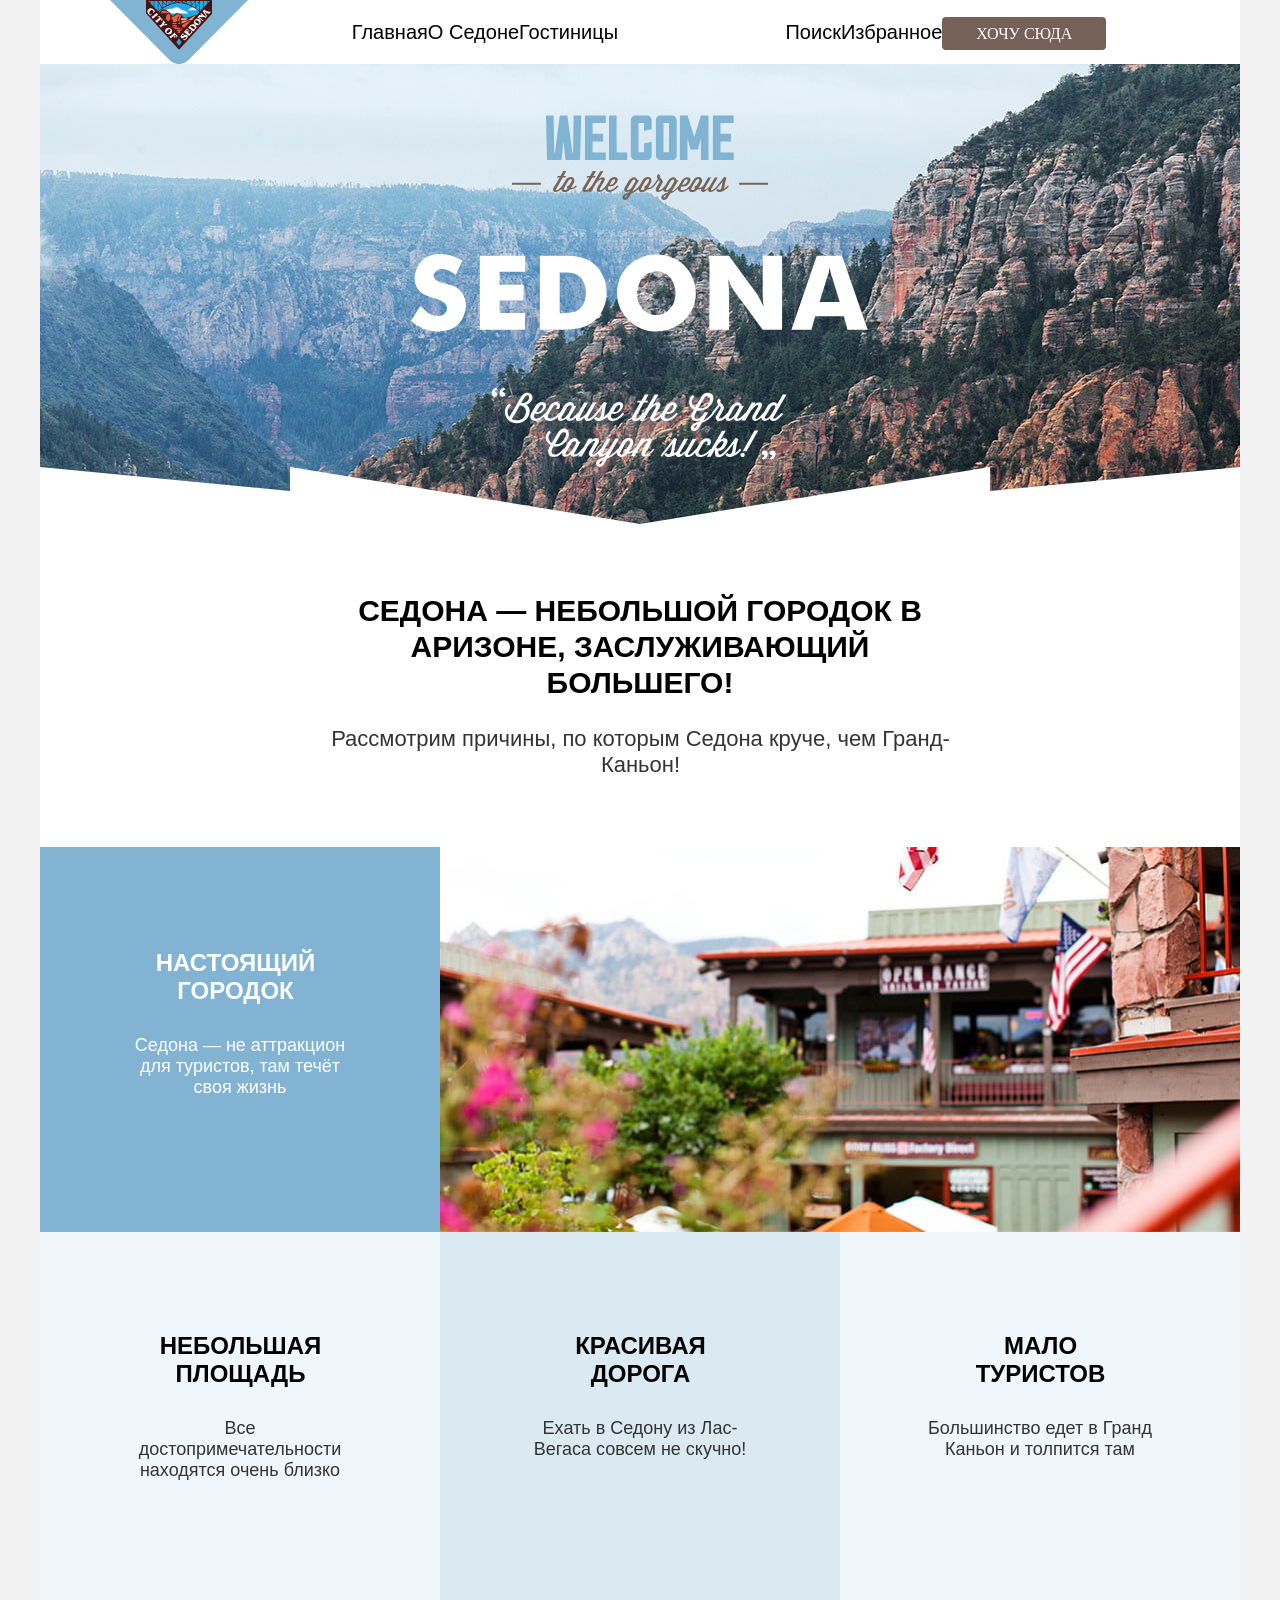
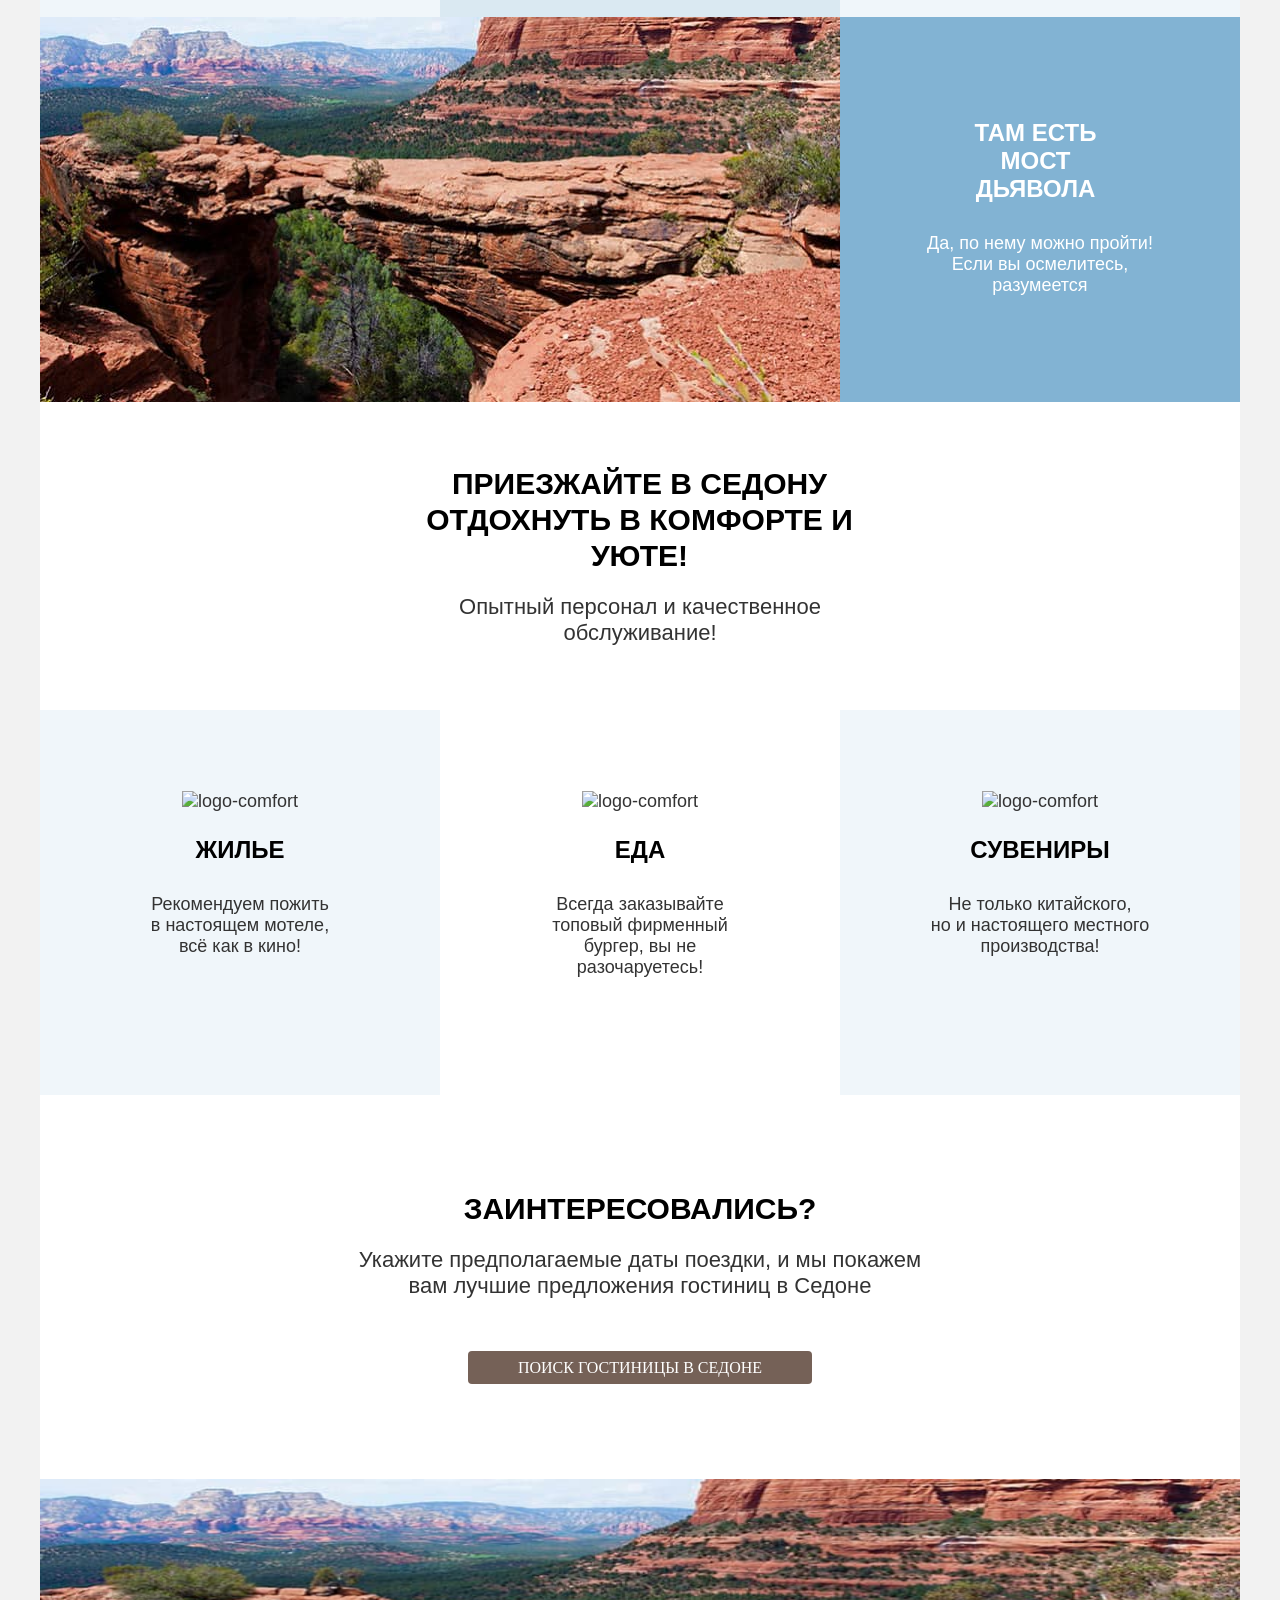
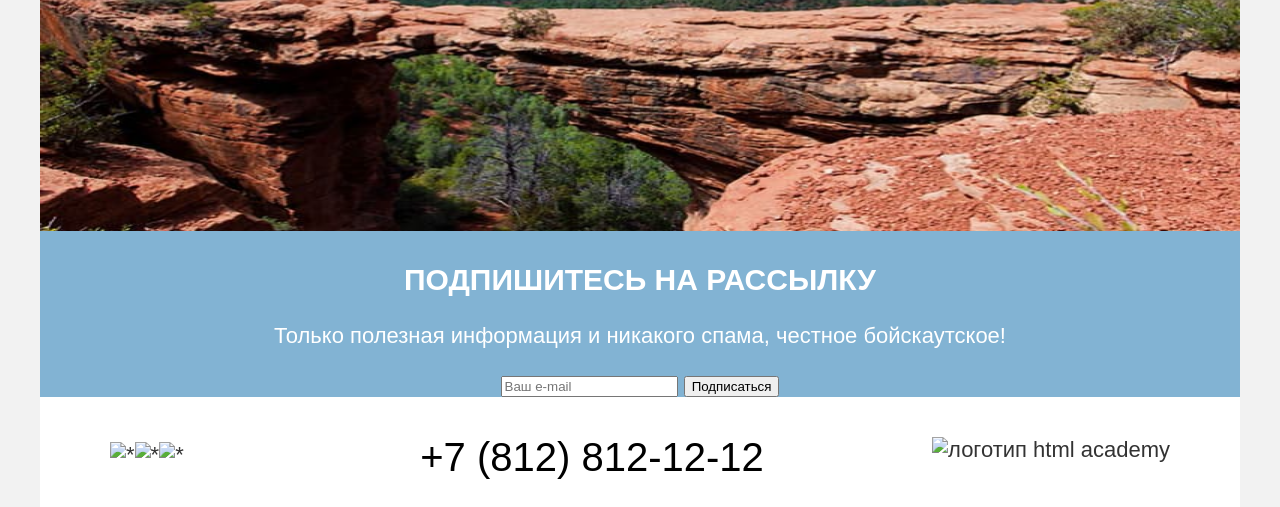
==== commit 7d11d114: "Add files via upload Переделывает первую страницу и стили" ====
--- a/index.html
+++ b/index.html
@@ -10,25 +10,25 @@
   <body class="main-container">
     <div class="main-page">
       <header class="page-header">
+        <a href="index.html" class="logo" aria-current="page"></a>
+        <img src="images/logo.svg" width="138" height="64" alt="Логотип сайта" lang="en" class="logo-image">
         <div class="section-left">
-          <a href="index.html" class="logo" aria-current="page"></a>
-          <img src="images/logo.svg" width="138" height="64" alt="Логотип сайта" lang="en" class="logo-image">
           <nav class="navigation">
             <ul class="navigation-list">
-              <li class="navigation-item">
+              <li>
                 <a class="navigation-link" href="index.html">Главная</a>
               </li>
-              <li class="navigation-item">
+              <li>
                 <a class="navigation-link" href="city.html">O Седоне</a>
               </li>
-              <li class="navigation-item">
+              <li>
                 <a class="navigation-link" href="Catalog.html">Гостиницы</a>
               </li>
             </ul>
           </nav>
         </div>
         <div class="section-right">
-          <ul class="navigation-list navigation-user">
+          <ul class="navigation-list">
             <li class="navigation-item-search">
               <a class="navigation-link" href="#">
                 Поиск
@@ -47,7 +47,6 @@
               </a>
             </li>
           </ul>
-
         </div>
       </header>
 
@@ -57,97 +56,110 @@
             Приветственная картинка "Добро пожаловать в Седону!
           </h1>
           <img class="main-logo-text" src="images/welcome.svg" width="458" height="352" lang="en" alt="Добро пожаловать в прекрасную Седону! Потому что
-        Гранд-Каньон отстой!">
-        </div>
+            Гранд-Каньон отстой!">
+        </div>
+
+
+        <div class="text">
+          <h2 class="main-text">Седона — небольшой городок в Аризоне, заслуживающий большего!</h2>
+          <p class="main-text-paragraph">Рассмотрим причины, по которым Седона круче, чем Гранд-Каньон!</p>
+        </div>
+
 
         <section class="advantages">
-          <div class="text">
-            <h2 class="main-text">Седона — небольшой городок в Аризоне, заслуживающий большего!</h2>
-            <p class="main-text-paragraph">Рассмотрим причины, по которым Седона круче, чем Гранд-Каньон!</p>
-          </div>
-          <section>
-
-            <h3 class="visually-hidden">Преимущества</h3>
-            <ul class="advantages-list">
-              <li class="advantages-item">
-                <h3>Настоящий городок</h3>
-                <p class="advantages-discription">
-                  Седона — не аттракцион для туристов, там течёт своя жизнь
-                </p>
-                <img src="images/real-town.jpg" width="800" height="385" alt="фото города"
-                  class="advantages-item-img-city">
-              </li>
-              <li class="advantages-item-center">
-                <h3>Небольшая площадь</h3>
-                <p class="advantages-discription">
-                  Все достопримечательности находятся очень близко
-                </p>
-              </li>
-              <li class="advantages-item-center-road">
+          <h3 class="visually-hidden">Преимущества</h3>
+          <div class="first">
+            <div class="text-advantages">
+              <h3>Настоящий городок</h3>
+              <p>
+                Седона — не аттракцион для туристов, там течёт своя жизнь
+              </p>
+            </div>
+            <img src="images/real-town.jpg" width="800" height="385" alt="фото города" class="advantages-city">
+          </div>
+
+          <ul class="center-block">
+            <li class="second down">
+              <h3>Небольшая площадь</h3>
+              <p>
+                Все достопримечательности находятся очень близко
+              </p>
+            </li>
+            <div class="color-inner">
+              <li class="third down">
                 <h3>Красивая дорога</h3>
-                <p class="advantages-discription">
+                <p>
                   Ехать в Седону из Лас-Вегаса совсем не скучно!
                 </p>
               </li>
-              <li class="advantages-item-center">
-                <h3>Мало туристов</h3>
-                <p class="advantages-discription">
-                  Большинство едет в Гранд Каньон и толпится там
-                </p>
-              </li>
-              <li class="advantages-item">
-                <h3>Там есть мост дьявола</h3>
-                <p class="advantages-discription">
-                  Да, по нему можно пройти! Если вы осмелитесь, разумеется
-                </p>
-                <img src="images/bridge.jpg" width="800" height="385" alt="фото моста дьявола"
-                  class="advantages-item-img-Bridge">
-              </li>
-            </ul>
-
-          </section>
-        </section>
+            </div>
+            <li class="fourth down">
+              <h3>Мало<br>туристов</h3>
+              <p>
+                Большинство едет в Гранд Каньон и толпится там
+              </p>
+            </li>
+
+          </ul>
+
+          <div class="first fifth">
+            <div class="text-advantages">
+              <h3>Там есть мост дьявола</h3>
+              <p>
+                Да, по нему можно пройти!<br>Если вы осмелитесь, разумеется
+              </p>
+            </div>
+            <img src="images/bridge.jpg" width="800" height="385" alt="фото моста дьявола" class="advantages-bridge">
+          </div>
+        </section>
+
 
         <section>
           <div class="text invitation">
-            <h2 class="main-text">Приезжайте в Седону отдохнуть в комфорте и уюте!</h2>
-            <p class="main-text-paragraph">Опытный персонал и качественное обслуживание!</p>
-          </div>
+            <h2 class="main-text welcom">Приезжайте в Седону отдохнуть в комфорте и уюте!</h2>
+            <p class="main-text-paragraph inner">Опытный персонал и качественное обслуживание!</p>
+          </div>
+
           <nav>
             <ul class="comfort">
-              <li class="advantages-item-common">
+              <li class="advantages-item">
+                <img src="#" width="75" height="72" alt="logo-comfort">
                 <h3>Жилье</h3>
-                <p>Рекомендуем пожить в настоящем мотеле, всё как в кино!</p>
-                <img src="#" width="75" height="72" alt="logo-home">
-              </li>
-              <li class="advantages-item-eat">
+                <p>Рекомендуем пожить<br>в настоящем мотеле,<br> всё как в кино!</p>
+              </li>
+
+              <li class="advantages-item">
+                <img src="#" width="75" height="72" alt="logo-comfort">
                 <h3>Еда</h3>
                 <p>
-                  Всегда заказывайте топовый фирменный бургер, вы не разочаруетесь!
+                  Всегда заказывайте<br>топовый фирменный бургер, вы не разочаруетесь!
                 </p>
-                <img src="#" width="75" height="72" alt="logo-eat">
-              </li>
-              <li class="advantages-item-common">
+              </li>
+
+              <li class="advantages-item">
+                <img src="#" width="75" height="72" alt="logo-comfort">
                 <h3>Сувениры</h3>
-                <p>Не только китайского, но и настоящего местного производства!</p>
-                <img src="#" width="75" height="72" alt="logo-souvenir">
+                <p>Не только китайского,<br>но и настоящего местного производства!</p>
+
               </li>
             </ul>
           </nav>
         </section>
 
         <section class="search-hotel">
-          <div class="text">
+          <div class="text interestind">
             <h2 class="main-text">Заинтересовались?</h2>
-            <p class="main-text-paragraph">
+            <p class="main-text-paragraph form-paragraph">
               Укажите предполагаемые даты поездки, и мы покажем вам лучшие
               предложения гостиниц в Седоне
             </p>
           </div>
-          <a href="#" class="button-all">Поиск гостиницы в седоне</a>
+          <a href="#" class="button-all search-form">Поиск гостиницы в седоне</a>
         </section>
 
         <section class="form-subscribe">
+          <img class="*" src="images/bridge.jpg" width="100%" height="352"
+            alt="фоновое изображение моста дьявола для формы подписки">
           <div class="text-wite">
             <h2 class="main-text-subscribe">Подпишитесь на рассылку</h2>
             <p class="main-text-paragraph-subscribe">
@@ -172,18 +184,18 @@
 
             <ul class="footer-icons-messendg">
               <li>
-                <a class="visually-hidden" href="https://vk.com/htmlacademy">vkontacte</a>
-                <img src="#" width="24" height="14" alt="логотип социальной сети вконтакте">
-              </li>
-
-              <li>
-                <a class="visually-hidden" href="https://t.me/htmlacademy">telegram</a>
-                <img src="#" width="18" height="15" alt="логотип социальной сети телеграм">
-              </li>
-
-              <li>
-                <a class="visually-hidden" href=https://www.youtube.com/user/htmlacademy>youtube</a>
-                <img src="#" width="22" height="17" alt="логотип ютуб">
+                <a class="visually-hidden" href="https://vk.com/htmlacademy">логотип социальной сети вконтакте</a>
+                <img src="#" width="24" height="14" alt="*">
+              </li>
+
+              <li>
+                <a class="visually-hidden" href="https://t.me/htmlacademy">логотип социальной сети телеграм</a>
+                <img src="#" width="18" height="15" alt="*">
+              </li>
+
+              <li>
+                <a class="visually-hidden" href=https://www.youtube.com/user/htmlacademy>логотип ютуб</a>
+                <img src="#" width="22" height="17" alt="*">
 
               </li>
             </ul>
@@ -192,13 +204,12 @@
 
           <section class="contact">
             <h2 class="visually-hidden">Номер телефона</h2>
-            <a class="contact-phone" href="tel:+78128121212">+78128121212</a>
+            <a class="contact-phone" href="tel:+78128121212">+7 (812) 812-12-12</a>
           </section>
 
           <section class="footer-logo">
             <h2 class="visually-hidden">Логотип</h2>
             <a class="visually-hidden" href="#">
-
             </a>
             <img src="#" width="155" height="33" alt="логотип html academy">
           </section>
--- a/styles/styles.css
+++ b/styles/styles.css
@@ -1,7 +1,7 @@
 @font-face {
-font-family: ptsans-400;
+font-family: "ptsans-400";
 font-style: normal;
-font-weing: 400;
+font-weight: 400;
 src: url("../fonts/ptsans-400.woff2") format("woff2");
 font-display: swap;
  }
@@ -13,32 +13,69 @@
   font-style: bold;
   font-weight: 700;
   src: url("../fonts/ptsans-700.woff2") format("woff2");
-  font-display: swap;
+  font-display: swap;}
+
+
+/*общие стили для страницы*/
+.html {
+  height: 100% ;
+}
+.visually-hidden {
+  position: absolute;
+  width: 1px;
+  height: 1px;
+  margin: -1px;
+  border: 0;
+  padding: 0;
+  white-space: nowrap;
+  clip-path: inset(100%);
+  clip: rect(0 0 0 0);
+  overflow: hidden;
 }
 
 body {
   font-family: "ptsans-400", sans-serif;
-  size: 22px;
+  font-size: 22px;
   line-height: 26px;
-  color: black;
-  background-color: white;
-
-}
-
-.page-header {
+  color: #333333;
+  text-align: center;
+  background-color: #F2F2F2;
+  margin: 0;
+  min-height: 100%;
+  width: 100%;
+  display: flex;
+  flex-direction: column;
+}
+.main-page{
+  width: 1200px;
+  margin: auto;
+  background-color: #ffffff;
+}
+
+.main-index {
+  flex-grow: 1;
+}
+
+h2 {
   font-family: "ptsans-700", sans-serif;
-  font-size: 20px;
-  line-height: 24px;
-  color: black;
-  background-color: white;
-
+  font-size: 30px;
+  line-height: 36px;
+  color: #000000;
+  text-transform: uppercase;
+}
+
+h3 {
+  font-size: 24px;
+  line-height: 28px;
+  color: #000000;
+ text-transform: uppercase;
 }
 
 
 .navigation-link {
   font-family: "ptsans-700", sans-serif;
   line-height: 24px;
-  font-size: 20;
+  font-size: 20px;
   color: black;
   text-align: center;
   background-color: white;
@@ -46,40 +83,8 @@
   text-transform: none;
 }
 
-
-
-
-
-.main-background {
-  background-image: url("../images/background.jpg");
-  color: black;
-  background-color: rgba(178, 202, 213, 0.856);
-  background-size: 100% auto;
-  background-repeat: no-repeat;
-
-
-}
-
-.main-index {
-  text-align: center;
-}
-
-.main-text {
-  font-family: "ptsans-700", sans-serif;
-  font-size: 30px;
-  line-height: 36px;
-  color: black;
-  background-color: white;
-  text-transform: uppercase
-}
-
-.main-text-paragraph {
-  font-family: "ptsans-400", sans-serif;
-  font-size: 22px;
-  line-height: 26px;
-  color: black;
-  background-color: white;
-  text-transform: none;
+ul{
+  list-style: none;
 }
 
 .button-all {
@@ -88,168 +93,209 @@
   text-decoration: none;
   font-family: "ptsans-700";
   font-size: 16px;
-  line-height: 36px;
+  line-height: 20px;
   text-align: center;
   text-transform: uppercase;
   align-content: center;
-}
-
+  border-radius: 4px;
+  padding: 8px 34px;
+}
+/*Стилизаация шапки*/
+header{
+display: flex;
+justify-content: space-between;
+padding: 0 70px;
+text-transform: uppercase;
+align-items: center;
+}
+.navigation-list {
+  list-style: none;
+  margin: 0;
+  display: flex;
+  justify-content: space-around;
+}
+.section-left {
+margin: 0 auto;
+
+}
+.section-right {
+margin: 0 auto;
+}
+
+
+
+/*Стилизация 1 блока+текси внизу*/
+.main-background {
+background-image:
+url("../images/bow.svg"),
+url("../images/index-background.jpg");
+background-size: 100% auto, cover;
+background-repeat:no-repeat;
+background-position: left bottom, left top;
+}
+.main-logo-text {
+  margin: 51px 82px;
+  text-align: center;
+}
+.text {
+  width: 1200px;
+}
+.main-text {
+  width: 620px;
+  margin: 69px 290px 0;
+}
+.main-text-paragraph {
+  width: 651px;
+  margin: 25px 275px 69px;
+}
+
+
+
+
+/*стилизация блока преимуществ*/
 .advantages {
-  color: white;
-  font-size: 24px;
-  line-height: 28px;
-  text-transform: uppercase;
-}
-
-.advantages-item {
- background: rgba(130, 179, 211, 1);
-
-}
-
-.advantages-discription {
+  width: 100%;
+  background-color: #83B3D31F;
   font-size: 18px;
   line-height: 21px;
-  text-transform: none;
-}
-
-.advantages-item-center-road {
-background: rgba(131, 179, 211, 0.2);
-color: black;
-}
-
-.advantages-item-center {
-  background: rgba(131, 179, 211, 0.12);
-  color: black;
-}
-
-.form-subscribe {
-  background-image: url("../images/Фильтр.jpg");
-  background-color:rgba(131, 179, 211, 0.2);
-  background-repeat: no-repeat;
-  background-size: 100% auto;
-  color: white;
-
-}
-
-.button-all-subscribe{
-  background: rgba(130, 179, 211, 1);
-  color: white;
-}
-
-.advantages-item-common {
-  background: rgba(131, 179, 211, 0.12);
-  font-family: "ptsans-400", sans-serif;
-}
-
-
-
-
-
-
-
-
-
-.main-inner-background {
-  background-image: url("../images/Subscribe.jpg");
-  background-repeat: no-repeat;
-  background-size: 100% auto;
-  color: white;
-
-}
-
-.title-catalog {
-font-size: 60px;
-line-height: 78px;
-}
-
-
-
-.product-card {
-  color: black;
-  font-size: 24px;
-  line-height: 28px;
-  font-family: "ptsans-700", sans-serif;
-  list-style: none;
-}
-
-.product-card-link {
-text-decoration: none;
-}
-
-.button-form-like {
-  font-size: 16px;
-  line-height: 20px;
-  background: rgba(130, 179, 211, 1);
-  font-family: "ptsans-700", sans-serif;
-  text-transform: uppercase;
-  border-bottom:#82B3D3;
-  border-left-color: #82B3D3;
-  border-right-color: #82B3D3;
-  border-top-color:#82B3D3;
-}
-
-.title-price,  .product-price {
-  font-family: "ptsans-400", sans-serif;
+}
+.advantages h3 {
+  width: 175px;
+  margin: 0 28px 30px;
+
+
+}
+
+.first {
+  display: flex;
+  background-color: #82B3D3;
+  color: #ffffff;
+}
+.first h3,
+.fifth h3 {
+color: #ffffff;
+
+}
+.fifth {
+  flex-direction: row-reverse;
+}
+
+.center-block {
+  display: flex;
+  min-height: 385px;
+  margin: 0 auto;
+  padding: 0;
+  flex-wrap: wrap;
+}
+
+.center-block li {
+  width: 230px;
+  margin: 50px 85px;
+}
+
+.color-inner{
+  background: #83B3D333;
+  max-width: 400px;
+}
+
+.text-advantages {
+  padding: 102px 80px;
+}
+
+.text-advantages p{
+  margin: 30px 0 0;
+}
+
+.down {
+padding-top: 50px;
+}
+
+/*Стилизация блока приглашения*/
+
+.welcom {
+  width: 505px;
+  margin: 64px 347px 0;
+}
+.inner {
+  width: 490px;
+  margin: 20px 355px 64px;
+}
+
+
+
+
+.comfort {
+  display: flex;
+  padding: 0;
+  margin: 0;
+  min-height: 385px;
   font-size: 18px;
   line-height: 21px;
 }
 
-.title-product-card {
-  size: 24px;
-  line-height: 28px;
-  color: black;
-  text-align: left;
-  text-decoration: none;
-}
-
-
-.subscribe, .info {
-  color: black;
-}
-
-.button-catalog {
+.advantages-item {
+  padding: 81px 85px;
+}
+
+.comfort li:nth-child(odd) {
+ background: #83B3D31F;
+}
+
+.advantages-item p {
+  width: 230px;
+  margin: 30px 0 0;
+}
+.logo-comfort {
+  margin: 0 76px 30px;
+}
+
+
+/*Стилизация блока подписки*/
+.interestind {
+padding-top: 27px;
+}
+.form-paragraph {
+  width: 592px;
+  margin: 20px 304px 54px;
+}
+
+.search-form {
+  padding: 8px 50px;
+}
+
+
+
+
+/*Стилизация блока подписки с фоном*/
+.form-subscribe {
   background-color: #82B3D3;
-  border-bottom:#82B3D3;
-  border-left-color: #82B3D3;
-  border-right-color: #82B3D3;
-  border-top-color:#82B3D3;
-}
-.reiting-product {
- font-size: 16px;
-  line-height: 20px;
-  font-family: "ptsans-400", sans-serif;
-  background: rgba(242, 242, 242, 1);
+  color: #ffffff;
+  margin-top: 100px;
+}
+.main-text-subscribe {
+  color: #ffffff;
+}
+
+
+/*Стилизация подвала*/
+
+.conteiner {
+  display: flex;
+  justify-content: space-between;
+  padding: 40px 70px 30px;
 }
 
 .footer-icons-messendg {
-  list-style: none;
-}
-
-
-.catalog-products{
-  font-family: "ptsans-400", sans-serif;
-  font-size: 18px;
-  line-height: 23px;
-}
-
-.catalog-filter-title {
-  font-family: "ptsans-700", sans-serif;
-  font-size: 24px;
-  line-height: 24px;
-  }
-
-  .form {
-  background-color: #82B3D3;
-  border-bottom:#82B3D3;
-  border-left-color: #82B3D3;
-  border-right-color: #82B3D3;
-  border-top-color:#82B3D3;
-  }
-
-
-  .contact-phone {
-    font-size: 40px;
-    line-height: 40px;
-    color: black;
-    text-decoration: none;
-  }
+  display: flex;
+  min-width: 142px;
+  margin: 5px 0 5px;
+  padding: 0;
+}
+.contact-phone {
+ font-size: 40px;
+ line-height: 40px;
+ color: black;
+ text-decoration: none;
+ max-width: 720px;
+ margin: 5px 41px;
+}
